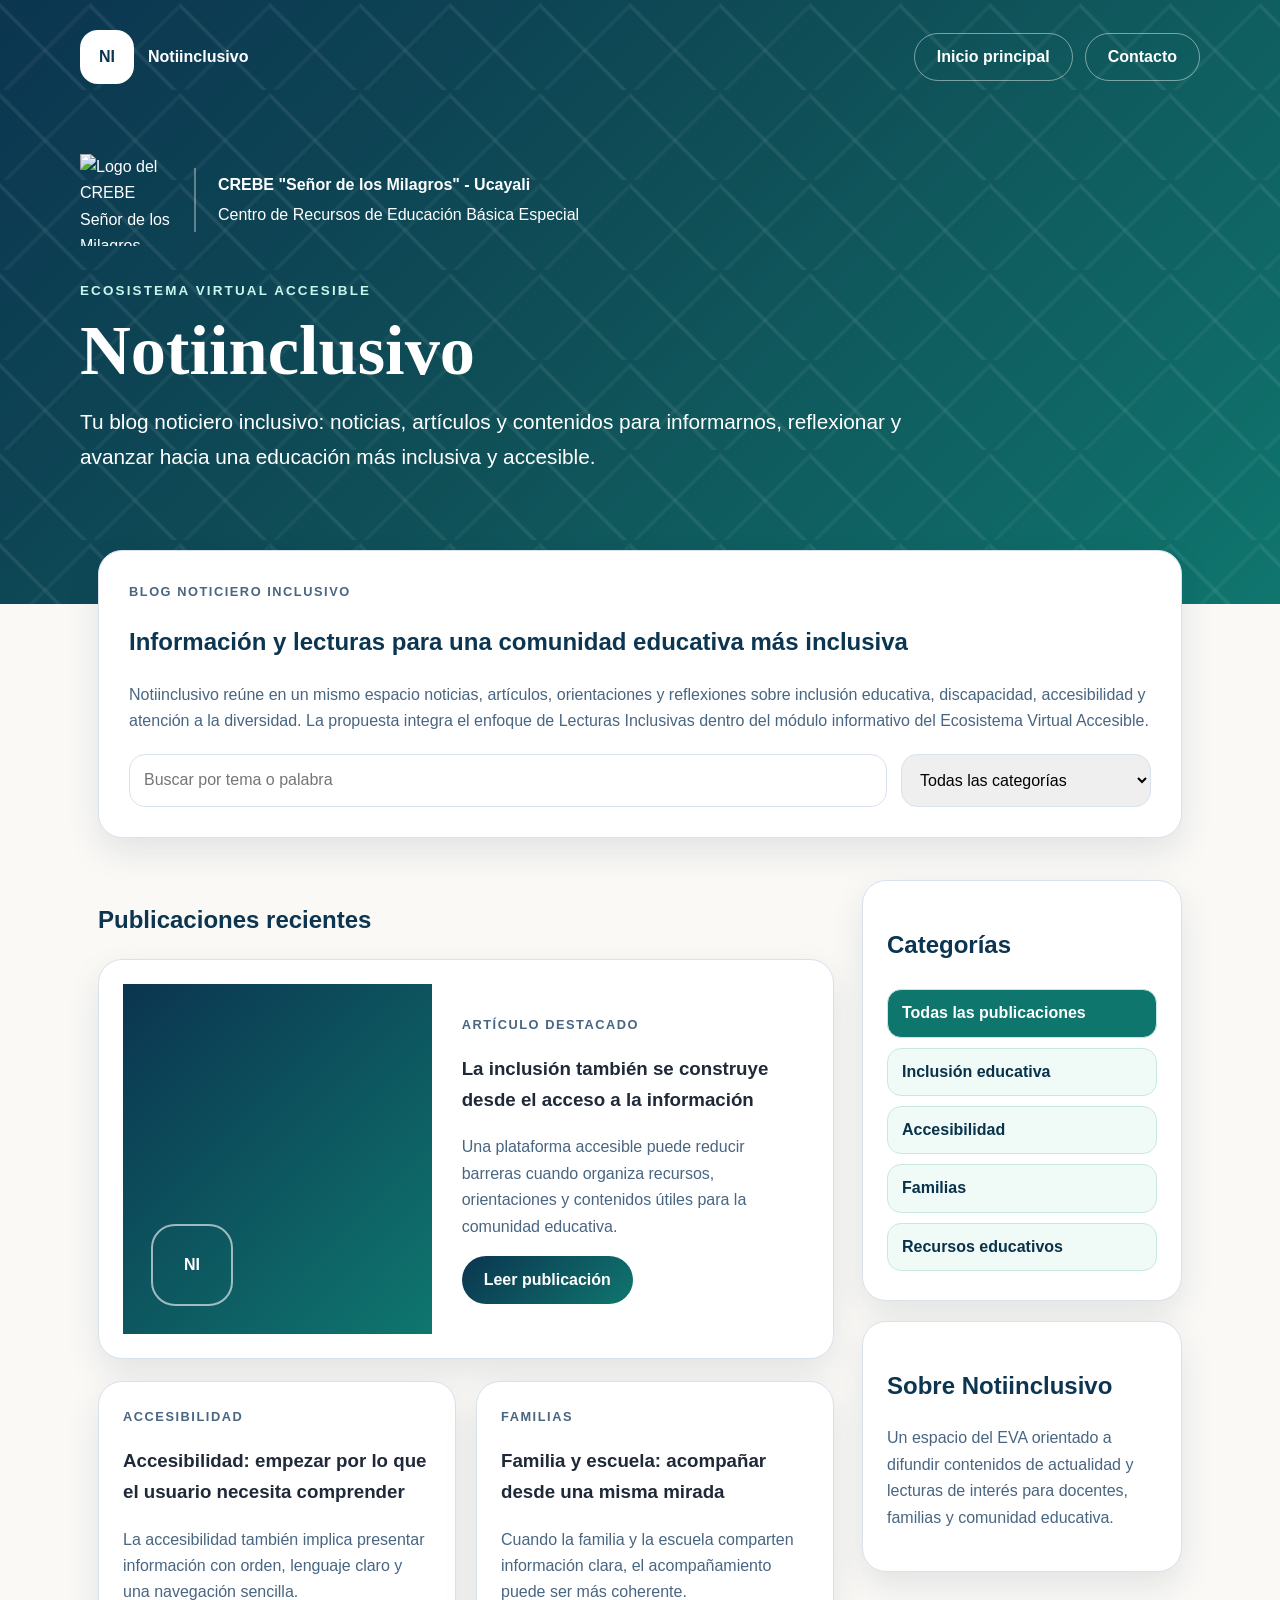
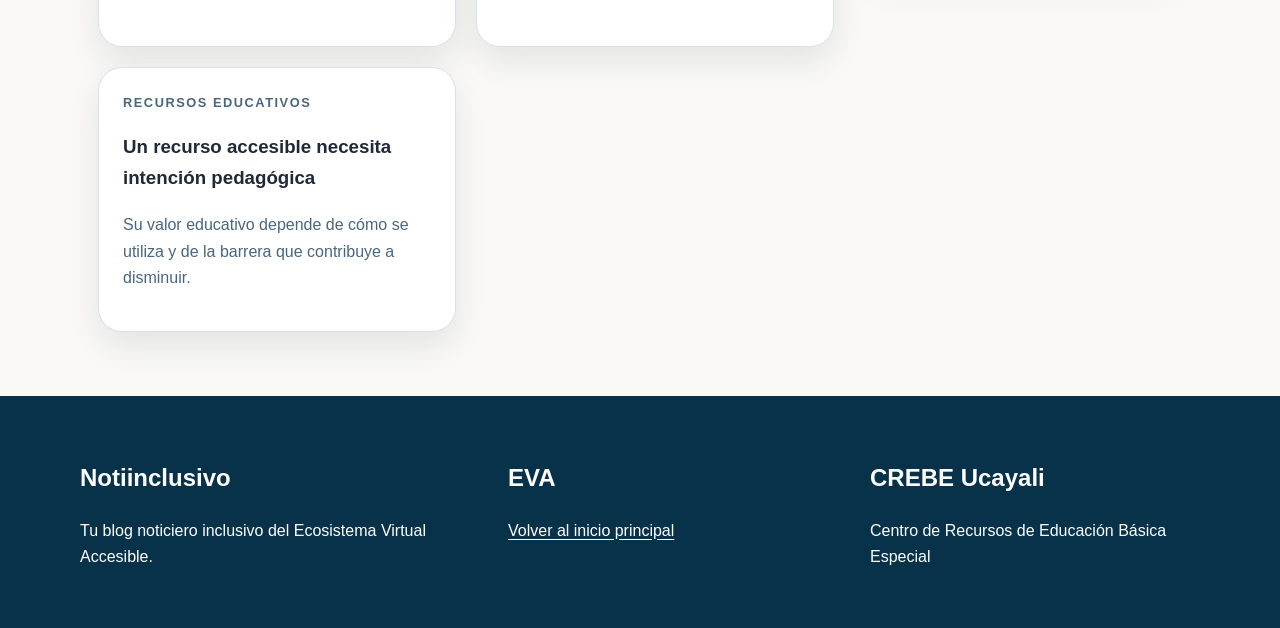
==== index.html @ efc81900 "Actualizar enlaces tras cambio de usuario a crebe-ucayali" ====
<!doctype html>
<html lang="es">
<head>
<meta charset="utf-8">
<meta name="viewport" content="width=device-width, initial-scale=1">
<meta name="description" content="Notiinclusivo, blog noticiero inclusivo del CREBE Señor de los Milagros - Ucayali, con noticias, artículos y orientaciones sobre inclusión, accesibilidad y atención a la diversidad.">
<meta name="author" content="Gabriel Berrospi">
<title>Notiinclusivo | Tu blog noticiero inclusivo</title>
<style>
:root{--azul:#07324a;--azul2:#0b3550;--verde:#0f766e;--verde2:#0b4f4a;--claro:#f0fbf8;--fondo:#faf9f6;--texto:#1f2937;--suave:#486581;--borde:#d9e2ec;--sombra:0 14px 34px rgba(16,42,67,.10);--ancho:1120px}*{box-sizing:border-box}body{margin:0;color:var(--texto);background:var(--fondo);font-family:Arial,Helvetica,sans-serif;line-height:1.65}a{color:var(--verde);text-underline-offset:3px}.salto{position:absolute;left:-999px}.salto:focus{left:12px;top:12px;z-index:99;padding:10px 16px;background:#fff;border-radius:999px}.cabecera{position:relative;overflow:hidden;padding:30px 18px 130px;color:#fff;background:linear-gradient(135deg,var(--azul2),#0f4f57 48%,var(--verde))}.cabecera:before{content:"";position:absolute;inset:0;opacity:.22;background-image:linear-gradient(45deg,transparent 45%,rgba(255,255,255,.35) 46% 48%,transparent 49%),linear-gradient(-45deg,transparent 45%,rgba(255,255,255,.22) 46% 48%,transparent 49%);background-size:90px 90px}.nav,.portada,.contenedor,.footer-contenido{position:relative;z-index:1;width:100%;max-width:var(--ancho);margin:auto}.nav{display:flex;align-items:center;justify-content:space-between;gap:20px;flex-wrap:wrap}.marca{display:flex;align-items:center;gap:14px;color:#fff;text-decoration:none;font-weight:900}.marca-icono{display:grid;width:54px;height:54px;place-items:center;color:var(--azul2);background:#fff;border-radius:18px}.enlaces{display:flex;gap:12px;flex-wrap:wrap}.enlaces a{padding:10px 22px;color:#fff;border:1px solid rgba(255,255,255,.45);border-radius:999px;text-decoration:none;font-weight:800}.portada{margin-top:70px}.institucion{display:flex;align-items:center;gap:22px;margin-bottom:34px}.logo{width:92px;height:92px;object-fit:contain}.institucion-texto{padding-left:22px;border-left:2px solid rgba(255,255,255,.35)}.institucion-texto p{margin:4px 0}.etiqueta{margin:0 0 12px;color:#c9f7ee;font-size:.84rem;font-weight:900;letter-spacing:.16em;text-transform:uppercase}h1{max-width:900px;margin:0 0 18px;font-family:Georgia,"Times New Roman",serif;font-size:clamp(2.7rem,6vw,4.4rem);font-weight:600;line-height:1.04}.subtitulo{max-width:880px;margin:0;font-size:1.3rem}.contenido{position:relative;z-index:2;margin-top:-54px}.contenedor{padding:0 18px}.panel,.tarjeta,.lateral{background:#fff;border:1px solid var(--borde);border-radius:24px;box-shadow:var(--sombra)}.panel{padding:30px;margin-bottom:42px}.panel h2,.seccion h2,.lateral h2{color:var(--azul2)}.panel p{color:var(--suave)}.herramientas{display:grid;grid-template-columns:1fr 250px;gap:14px;margin-top:20px}input,select{width:100%;min-height:48px;padding:12px 14px;border:1px solid var(--borde);border-radius:16px;font:inherit}.layout{display:grid;grid-template-columns:minmax(0,1fr) 320px;gap:28px;padding-bottom:64px}.destacada{display:grid;grid-template-columns:.9fr 1.1fr;overflow:hidden;margin-bottom:22px}.visual{display:flex;align-items:flex-end;min-height:290px;padding:28px;color:#fff;background:linear-gradient(135deg,var(--azul2),var(--verde))}.visual span{display:grid;width:82px;height:82px;place-items:center;border:2px solid rgba(255,255,255,.6);border-radius:24px;font-weight:900}.texto{padding:30px}.texto p,.tarjeta p,.lateral p{color:var(--suave)}.boton{display:inline-flex;padding:11px 22px;color:#fff;background:linear-gradient(135deg,var(--azul2),var(--verde));border-radius:999px;font-weight:900;text-decoration:none}.lista{display:grid;grid-template-columns:repeat(2,minmax(0,1fr));gap:20px}.tarjeta{padding:24px}.categoria{margin:0 0 10px;color:var(--verde);font-size:.8rem;font-weight:900;letter-spacing:.12em;text-transform:uppercase}.lateral{padding:24px;margin-bottom:20px}.categorias{margin:0;padding:0;list-style:none}.categorias button{width:100%;margin:5px 0;padding:10px 14px;color:var(--azul);background:var(--claro);border:1px solid #c9e8e1;border-radius:14px;font:inherit;font-weight:800;text-align:left;cursor:pointer}.categorias button.activo{color:#fff;background:var(--verde)}.oculto{display:none!important}.footer{padding:42px 18px;color:#fff;background:var(--azul)}.footer-contenido{display:grid;grid-template-columns:1.2fr 1fr 1fr;gap:32px}.footer a{color:#fff}@media(max-width:900px){.layout,.destacada,.herramientas,.footer-contenido{grid-template-columns:1fr}.lista{grid-template-columns:1fr}}@media(max-width:640px){.nav{align-items:flex-start;flex-direction:column}.portada{margin-top:50px}.institucion{gap:14px}.logo{width:76px;height:76px}.institucion-texto{padding-left:14px}.panel,.texto,.tarjeta,.lateral{padding:22px}}
</style>
</head>
<body>
<a class="salto" href="#contenido-principal">Ir al contenido</a>
<header class="cabecera">
<nav class="nav" aria-label="Navegación principal"><a class="marca" href="index.html"><span class="marca-icono">NI</span><span>Notiinclusivo</span></a><div class="enlaces"><a href="https://crebe-ucayali.netlify.app/">Inicio principal</a><a href="https://crebe-ucayali.github.io/accesos-complementarios/paginas/contacto.html">Contacto</a></div></nav>
<div class="portada"><div class="institucion"><img class="logo" src="https://crebe-ucayali.github.io/banco-digital-accesible/logo-crebe.png" alt="Logo del CREBE Señor de los Milagros - Ucayali"><div class="institucion-texto"><p><strong>CREBE "Señor de los Milagros" - Ucayali</strong></p><p>Centro de Recursos de Educación Básica Especial</p></div></div><p class="etiqueta">Ecosistema Virtual Accesible</p><h1>Notiinclusivo</h1><p class="subtitulo">Tu blog noticiero inclusivo: noticias, artículos y contenidos para informarnos, reflexionar y avanzar hacia una educación más inclusiva y accesible.</p></div>
</header>
<main id="contenido-principal" class="contenido"><section class="contenedor"><div class="panel"><p class="categoria">Blog noticiero inclusivo</p><h2>Información y lecturas para una comunidad educativa más inclusiva</h2><p>Notiinclusivo reúne en un mismo espacio noticias, artículos, orientaciones y reflexiones sobre inclusión educativa, discapacidad, accesibilidad y atención a la diversidad. La propuesta integra el enfoque de Lecturas Inclusivas dentro del módulo informativo del Ecosistema Virtual Accesible.</p><div class="herramientas"><input id="busqueda" type="search" placeholder="Buscar por tema o palabra" aria-label="Buscar publicaciones"><select id="categoria" aria-label="Filtrar por categoría"><option value="todos">Todas las categorías</option><option value="inclusion">Inclusión educativa</option><option value="accesibilidad">Accesibilidad</option><option value="familias">Familias</option><option value="recursos">Recursos educativos</option></select></div></div></section>
<section class="contenedor seccion"><div class="layout"><div><h2>Publicaciones recientes</h2><article class="tarjeta destacada" data-categoria="inclusion" data-texto="inclusion informacion educacion accesibilidad"><div class="visual"><span>NI</span></div><div class="texto"><p class="categoria">Artículo destacado</p><h3>La inclusión también se construye desde el acceso a la información</h3><p>Una plataforma accesible puede reducir barreras cuando organiza recursos, orientaciones y contenidos útiles para la comunidad educativa.</p><a class="boton" href="publicacion-1.html">Leer publicación</a></div></article><div class="lista"><article class="tarjeta" data-categoria="accesibilidad" data-texto="accesibilidad comprension comunicacion"><p class="categoria">Accesibilidad</p><h3>Accesibilidad: empezar por lo que el usuario necesita comprender</h3><p>La accesibilidad también implica presentar información con orden, lenguaje claro y una navegación sencilla.</p></article><article class="tarjeta" data-categoria="familias" data-texto="familias escuela acompañamiento"><p class="categoria">Familias</p><h3>Familia y escuela: acompañar desde una misma mirada</h3><p>Cuando la familia y la escuela comparten información clara, el acompañamiento puede ser más coherente.</p></article><article class="tarjeta" data-categoria="recursos" data-texto="recursos materiales pedagogicos"><p class="categoria">Recursos educativos</p><h3>Un recurso accesible necesita intención pedagógica</h3><p>Su valor educativo depende de cómo se utiliza y de la barrera que contribuye a disminuir.</p></article></div></div><aside><section class="lateral"><h2>Categorías</h2><ul class="categorias"><li><button class="activo" data-filtro="todos">Todas las publicaciones</button></li><li><button data-filtro="inclusion">Inclusión educativa</button></li><li><button data-filtro="accesibilidad">Accesibilidad</button></li><li><button data-filtro="familias">Familias</button></li><li><button data-filtro="recursos">Recursos educativos</button></li></ul></section><section class="lateral"><h2>Sobre Notiinclusivo</h2><p>Un espacio del EVA orientado a difundir contenidos de actualidad y lecturas de interés para docentes, familias y comunidad educativa.</p></section></aside></div></section></main>
<footer class="footer"><div class="footer-contenido"><section><h2>Notiinclusivo</h2><p>Tu blog noticiero inclusivo del Ecosistema Virtual Accesible.</p></section><section><h2>EVA</h2><p><a href="https://crebe-ucayali.netlify.app/">Volver al inicio principal</a></p></section><section><h2>CREBE Ucayali</h2><p>Centro de Recursos de Educación Básica Especial</p></section></div></footer>
<script>const q=document.getElementById('busqueda'),c=document.getElementById('categoria'),items=[...document.querySelectorAll('[data-categoria]')],botones=[...document.querySelectorAll('[data-filtro]')];function filtrar(v){const t=q.value.trim().toLowerCase(),cat=v||c.value;items.forEach(i=>{const okCat=cat==='todos'||i.dataset.categoria===cat,txt=(i.textContent+' '+(i.dataset.texto||'')).toLowerCase();i.classList.toggle('oculto',!(okCat&&(!t||txt.includes(t))))});botones.forEach(b=>b.classList.toggle('activo',b.dataset.filtro===cat))}q.addEventListener('input',()=>filtrar());c.addEventListener('change',()=>filtrar());botones.forEach(b=>b.addEventListener('click',()=>{c.value=b.dataset.filtro;filtrar(b.dataset.filtro)}));</script>
</body>
</html>
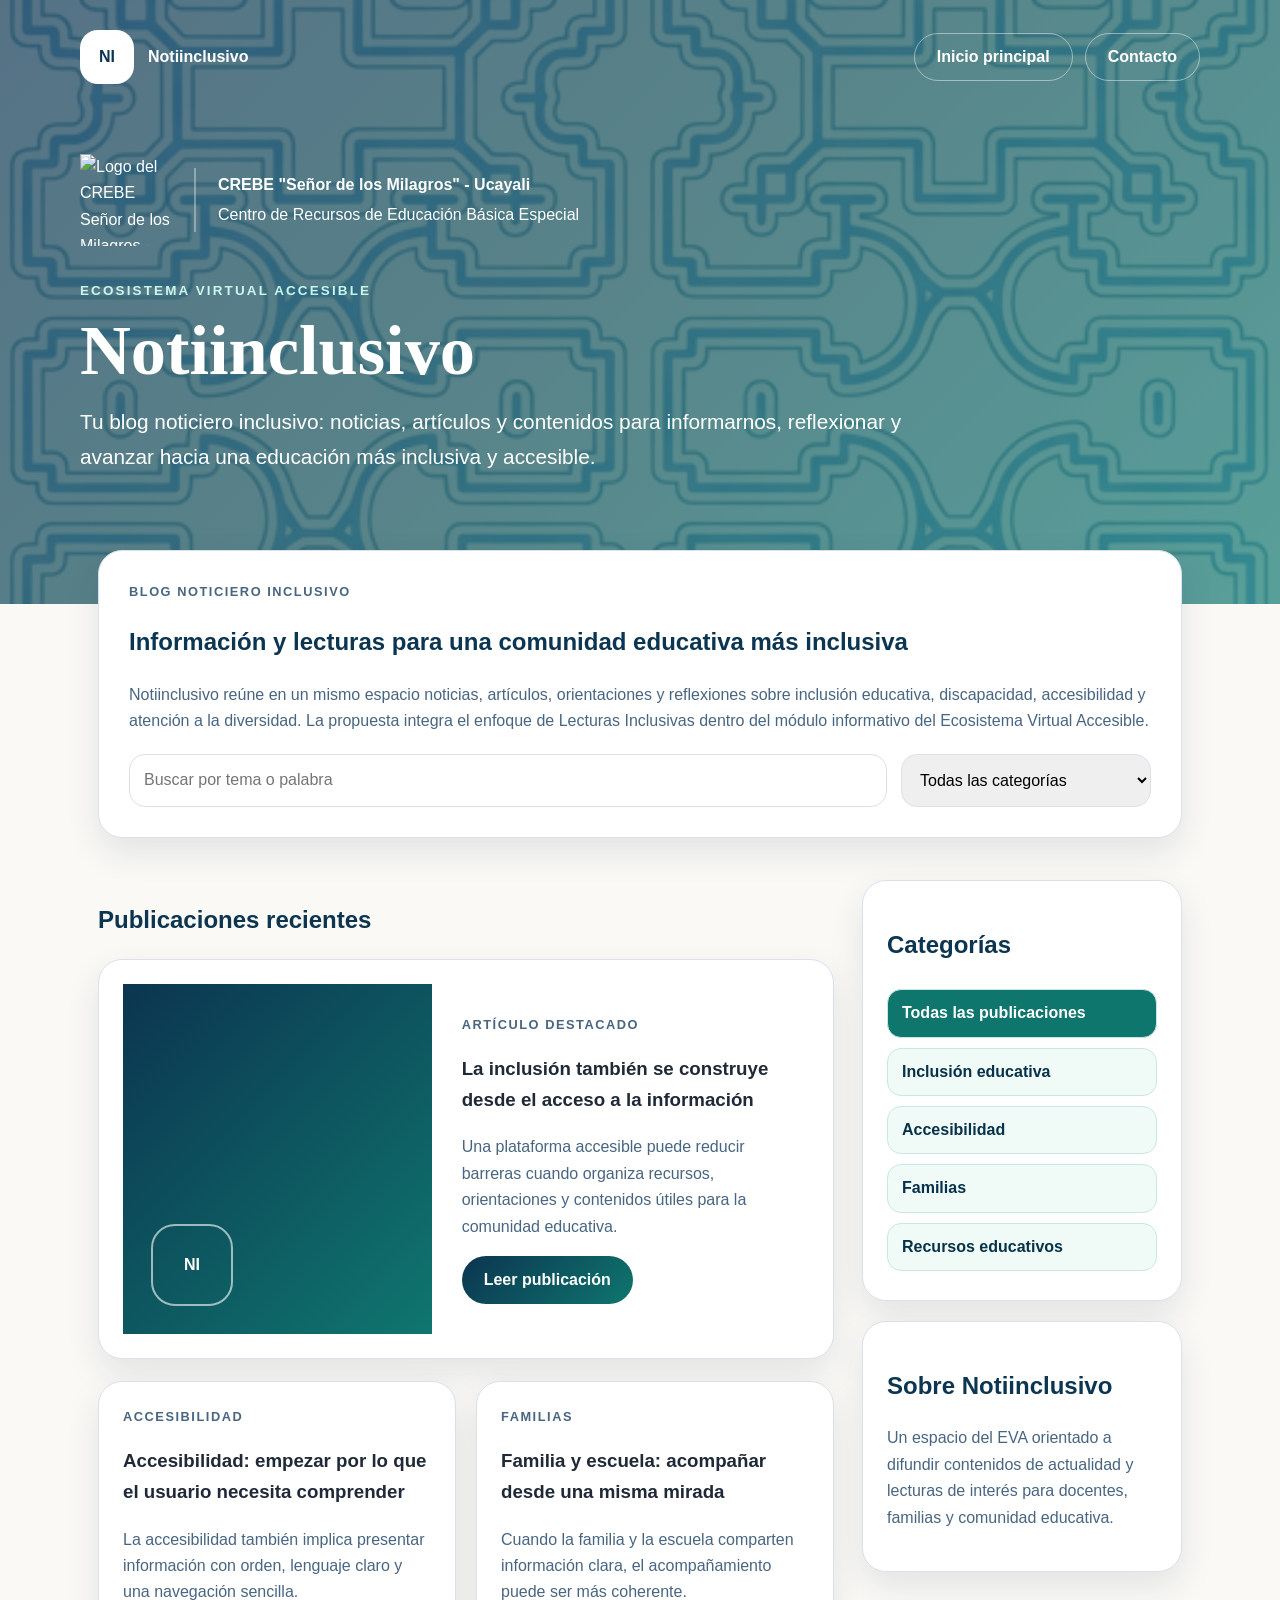
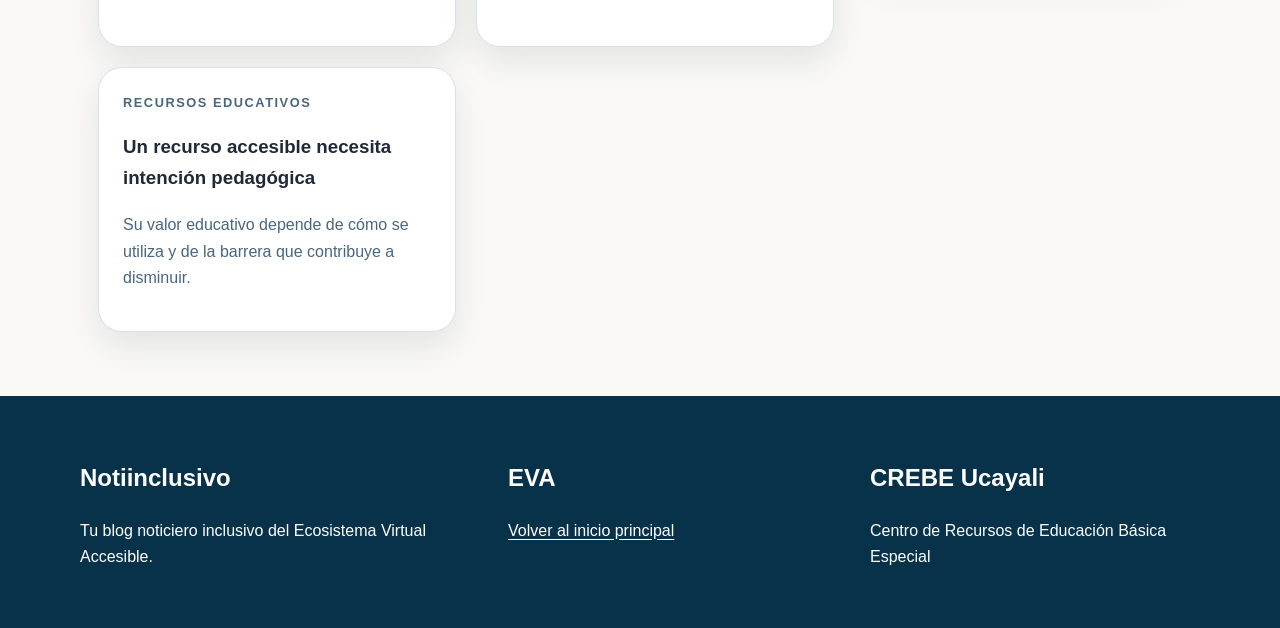
==== commit 9a1d52f1: "Aplicar patrón shipibo en la cabecera de Notiinclusivo" ====
--- a/index.html
+++ b/index.html
@@ -7,18 +7,18 @@
 <meta name="author" content="Gabriel Berrospi">
 <title>Notiinclusivo | Tu blog noticiero inclusivo</title>
 <style>
-:root{--azul:#07324a;--azul2:#0b3550;--verde:#0f766e;--verde2:#0b4f4a;--claro:#f0fbf8;--fondo:#faf9f6;--texto:#1f2937;--suave:#486581;--borde:#d9e2ec;--sombra:0 14px 34px rgba(16,42,67,.10);--ancho:1120px}*{box-sizing:border-box}body{margin:0;color:var(--texto);background:var(--fondo);font-family:Arial,Helvetica,sans-serif;line-height:1.65}a{color:var(--verde);text-underline-offset:3px}.salto{position:absolute;left:-999px}.salto:focus{left:12px;top:12px;z-index:99;padding:10px 16px;background:#fff;border-radius:999px}.cabecera{position:relative;overflow:hidden;padding:30px 18px 130px;color:#fff;background:linear-gradient(135deg,var(--azul2),#0f4f57 48%,var(--verde))}.cabecera:before{content:"";position:absolute;inset:0;opacity:.22;background-image:linear-gradient(45deg,transparent 45%,rgba(255,255,255,.35) 46% 48%,transparent 49%),linear-gradient(-45deg,transparent 45%,rgba(255,255,255,.22) 46% 48%,transparent 49%);background-size:90px 90px}.nav,.portada,.contenedor,.footer-contenido{position:relative;z-index:1;width:100%;max-width:var(--ancho);margin:auto}.nav{display:flex;align-items:center;justify-content:space-between;gap:20px;flex-wrap:wrap}.marca{display:flex;align-items:center;gap:14px;color:#fff;text-decoration:none;font-weight:900}.marca-icono{display:grid;width:54px;height:54px;place-items:center;color:var(--azul2);background:#fff;border-radius:18px}.enlaces{display:flex;gap:12px;flex-wrap:wrap}.enlaces a{padding:10px 22px;color:#fff;border:1px solid rgba(255,255,255,.45);border-radius:999px;text-decoration:none;font-weight:800}.portada{margin-top:70px}.institucion{display:flex;align-items:center;gap:22px;margin-bottom:34px}.logo{width:92px;height:92px;object-fit:contain}.institucion-texto{padding-left:22px;border-left:2px solid rgba(255,255,255,.35)}.institucion-texto p{margin:4px 0}.etiqueta{margin:0 0 12px;color:#c9f7ee;font-size:.84rem;font-weight:900;letter-spacing:.16em;text-transform:uppercase}h1{max-width:900px;margin:0 0 18px;font-family:Georgia,"Times New Roman",serif;font-size:clamp(2.7rem,6vw,4.4rem);font-weight:600;line-height:1.04}.subtitulo{max-width:880px;margin:0;font-size:1.3rem}.contenido{position:relative;z-index:2;margin-top:-54px}.contenedor{padding:0 18px}.panel,.tarjeta,.lateral{background:#fff;border:1px solid var(--borde);border-radius:24px;box-shadow:var(--sombra)}.panel{padding:30px;margin-bottom:42px}.panel h2,.seccion h2,.lateral h2{color:var(--azul2)}.panel p{color:var(--suave)}.herramientas{display:grid;grid-template-columns:1fr 250px;gap:14px;margin-top:20px}input,select{width:100%;min-height:48px;padding:12px 14px;border:1px solid var(--borde);border-radius:16px;font:inherit}.layout{display:grid;grid-template-columns:minmax(0,1fr) 320px;gap:28px;padding-bottom:64px}.destacada{display:grid;grid-template-columns:.9fr 1.1fr;overflow:hidden;margin-bottom:22px}.visual{display:flex;align-items:flex-end;min-height:290px;padding:28px;color:#fff;background:linear-gradient(135deg,var(--azul2),var(--verde))}.visual span{display:grid;width:82px;height:82px;place-items:center;border:2px solid rgba(255,255,255,.6);border-radius:24px;font-weight:900}.texto{padding:30px}.texto p,.tarjeta p,.lateral p{color:var(--suave)}.boton{display:inline-flex;padding:11px 22px;color:#fff;background:linear-gradient(135deg,var(--azul2),var(--verde));border-radius:999px;font-weight:900;text-decoration:none}.lista{display:grid;grid-template-columns:repeat(2,minmax(0,1fr));gap:20px}.tarjeta{padding:24px}.categoria{margin:0 0 10px;color:var(--verde);font-size:.8rem;font-weight:900;letter-spacing:.12em;text-transform:uppercase}.lateral{padding:24px;margin-bottom:20px}.categorias{margin:0;padding:0;list-style:none}.categorias button{width:100%;margin:5px 0;padding:10px 14px;color:var(--azul);background:var(--claro);border:1px solid #c9e8e1;border-radius:14px;font:inherit;font-weight:800;text-align:left;cursor:pointer}.categorias button.activo{color:#fff;background:var(--verde)}.oculto{display:none!important}.footer{padding:42px 18px;color:#fff;background:var(--azul)}.footer-contenido{display:grid;grid-template-columns:1.2fr 1fr 1fr;gap:32px}.footer a{color:#fff}@media(max-width:900px){.layout,.destacada,.herramientas,.footer-contenido{grid-template-columns:1fr}.lista{grid-template-columns:1fr}}@media(max-width:640px){.nav{align-items:flex-start;flex-direction:column}.portada{margin-top:50px}.institucion{gap:14px}.logo{width:76px;height:76px}.institucion-texto{padding-left:14px}.panel,.texto,.tarjeta,.lateral{padding:22px}}
+:root{--azul:#07324a;--azul2:#0b3550;--verde:#0f766e;--verde2:#0b4f4a;--claro:#f0fbf8;--fondo:#faf9f6;--texto:#1f2937;--suave:#486581;--borde:#d9e2ec;--sombra:0 14px 34px rgba(16,42,67,.10);--ancho:1120px}*{box-sizing:border-box}body{margin:0;color:var(--texto);background:var(--fondo);font-family:Arial,Helvetica,sans-serif;line-height:1.65}a{color:var(--verde);text-underline-offset:3px}.salto{position:absolute;left:-999px}.salto:focus{left:12px;top:12px;z-index:99;padding:10px 16px;background:#fff;border-radius:999px}.cabecera{position:relative;overflow:hidden;padding:30px 18px 130px;color:#fff;background:linear-gradient(135deg,var(--azul2),#0f4f57 48%,var(--verde))}.cabecera:before{content:"";position:absolute;inset:0;z-index:0;pointer-events:none;background-image:url("patron-shipibo.webp");background-repeat:repeat;background-size:cover;background-position:center;opacity:.30;filter:saturate(1.15) contrast(1.08)}.nav,.portada,.contenedor,.footer-contenido{position:relative;z-index:1;width:100%;max-width:var(--ancho);margin:auto}.nav{display:flex;align-items:center;justify-content:space-between;gap:20px;flex-wrap:wrap}.marca{display:flex;align-items:center;gap:14px;color:#fff;text-decoration:none;font-weight:900}.marca-icono{display:grid;width:54px;height:54px;place-items:center;color:var(--azul2);background:#fff;border-radius:18px}.enlaces{display:flex;gap:12px;flex-wrap:wrap}.enlaces a{padding:10px 22px;color:#fff;border:1px solid rgba(255,255,255,.45);border-radius:999px;text-decoration:none;font-weight:800}.portada{margin-top:70px}.institucion{display:flex;align-items:center;gap:22px;margin-bottom:34px}.logo{width:92px;height:92px;object-fit:contain}.institucion-texto{padding-left:22px;border-left:2px solid rgba(255,255,255,.35)}.institucion-texto p{margin:4px 0}.etiqueta{margin:0 0 12px;color:#c9f7ee;font-size:.84rem;font-weight:900;letter-spacing:.16em;text-transform:uppercase}h1{max-width:900px;margin:0 0 18px;font-family:Georgia,"Times New Roman",serif;font-size:clamp(2.7rem,6vw,4.4rem);font-weight:600;line-height:1.04}.subtitulo{max-width:880px;margin:0;font-size:1.3rem}.contenido{position:relative;z-index:2;margin-top:-54px}.contenedor{padding:0 18px}.panel,.tarjeta,.lateral{background:#fff;border:1px solid var(--borde);border-radius:24px;box-shadow:var(--sombra)}.panel{padding:30px;margin-bottom:42px}.panel h2,.seccion h2,.lateral h2{color:var(--azul2)}.panel p{color:var(--suave)}.herramientas{display:grid;grid-template-columns:1fr 250px;gap:14px;margin-top:20px}input,select{width:100%;min-height:48px;padding:12px 14px;border:1px solid var(--borde);border-radius:16px;font:inherit}.layout{display:grid;grid-template-columns:minmax(0,1fr) 320px;gap:28px;padding-bottom:64px}.destacada{display:grid;grid-template-columns:.9fr 1.1fr;overflow:hidden;margin-bottom:22px}.visual{display:flex;align-items:flex-end;min-height:290px;padding:28px;color:#fff;background:linear-gradient(135deg,var(--azul2),var(--verde))}.visual span{display:grid;width:82px;height:82px;place-items:center;border:2px solid rgba(255,255,255,.6);border-radius:24px;font-weight:900}.texto{padding:30px}.texto p,.tarjeta p,.lateral p{color:var(--suave)}.boton{display:inline-flex;padding:11px 22px;color:#fff;background:linear-gradient(135deg,var(--azul2),var(--verde));border-radius:999px;font-weight:900;text-decoration:none}.lista{display:grid;grid-template-columns:repeat(2,minmax(0,1fr));gap:20px}.tarjeta{padding:24px}.categoria{margin:0 0 10px;color:var(--verde);font-size:.8rem;font-weight:900;letter-spacing:.12em;text-transform:uppercase}.lateral{padding:24px;margin-bottom:20px}.categorias{margin:0;padding:0;list-style:none}.categorias button{width:100%;margin:5px 0;padding:10px 14px;color:var(--azul);background:var(--claro);border:1px solid #c9e8e1;border-radius:14px;font:inherit;font-weight:800;text-align:left;cursor:pointer}.categorias button.activo{color:#fff;background:var(--verde)}.oculto{display:none!important}.footer{padding:42px 18px;color:#fff;background:var(--azul)}.footer-contenido{display:grid;grid-template-columns:1.2fr 1fr 1fr;gap:32px}.footer a{color:#fff}@media(max-width:900px){.layout,.destacada,.herramientas,.footer-contenido{grid-template-columns:1fr}.lista{grid-template-columns:1fr}}@media(max-width:640px){.nav{align-items:flex-start;flex-direction:column}.portada{margin-top:50px}.institucion{gap:14px}.logo{width:76px;height:76px}.institucion-texto{padding-left:14px}.panel,.texto,.tarjeta,.lateral{padding:22px}}
 </style>
 </head>
 <body>
 <a class="salto" href="#contenido-principal">Ir al contenido</a>
 <header class="cabecera">
-<nav class="nav" aria-label="Navegación principal"><a class="marca" href="index.html"><span class="marca-icono">NI</span><span>Notiinclusivo</span></a><div class="enlaces"><a href="https://crebe-ucayali.netlify.app/">Inicio principal</a><a href="https://crebe-ucayali.github.io/accesos-complementarios/paginas/contacto.html">Contacto</a></div></nav>
+<nav class="nav" aria-label="Navegación principal"><a class="marca" href="index.html"><span class="marca-icono">NI</span><span>Notiinclusivo</span></a><div class="enlaces"><a href="https://crebe-ucayali.github.io/">Inicio principal</a><a href="https://crebe-ucayali.github.io/accesos-complementarios/paginas/contacto.html">Contacto</a></div></nav>
 <div class="portada"><div class="institucion"><img class="logo" src="https://crebe-ucayali.github.io/banco-digital-accesible/logo-crebe.png" alt="Logo del CREBE Señor de los Milagros - Ucayali"><div class="institucion-texto"><p><strong>CREBE "Señor de los Milagros" - Ucayali</strong></p><p>Centro de Recursos de Educación Básica Especial</p></div></div><p class="etiqueta">Ecosistema Virtual Accesible</p><h1>Notiinclusivo</h1><p class="subtitulo">Tu blog noticiero inclusivo: noticias, artículos y contenidos para informarnos, reflexionar y avanzar hacia una educación más inclusiva y accesible.</p></div>
 </header>
 <main id="contenido-principal" class="contenido"><section class="contenedor"><div class="panel"><p class="categoria">Blog noticiero inclusivo</p><h2>Información y lecturas para una comunidad educativa más inclusiva</h2><p>Notiinclusivo reúne en un mismo espacio noticias, artículos, orientaciones y reflexiones sobre inclusión educativa, discapacidad, accesibilidad y atención a la diversidad. La propuesta integra el enfoque de Lecturas Inclusivas dentro del módulo informativo del Ecosistema Virtual Accesible.</p><div class="herramientas"><input id="busqueda" type="search" placeholder="Buscar por tema o palabra" aria-label="Buscar publicaciones"><select id="categoria" aria-label="Filtrar por categoría"><option value="todos">Todas las categorías</option><option value="inclusion">Inclusión educativa</option><option value="accesibilidad">Accesibilidad</option><option value="familias">Familias</option><option value="recursos">Recursos educativos</option></select></div></div></section>
 <section class="contenedor seccion"><div class="layout"><div><h2>Publicaciones recientes</h2><article class="tarjeta destacada" data-categoria="inclusion" data-texto="inclusion informacion educacion accesibilidad"><div class="visual"><span>NI</span></div><div class="texto"><p class="categoria">Artículo destacado</p><h3>La inclusión también se construye desde el acceso a la información</h3><p>Una plataforma accesible puede reducir barreras cuando organiza recursos, orientaciones y contenidos útiles para la comunidad educativa.</p><a class="boton" href="publicacion-1.html">Leer publicación</a></div></article><div class="lista"><article class="tarjeta" data-categoria="accesibilidad" data-texto="accesibilidad comprension comunicacion"><p class="categoria">Accesibilidad</p><h3>Accesibilidad: empezar por lo que el usuario necesita comprender</h3><p>La accesibilidad también implica presentar información con orden, lenguaje claro y una navegación sencilla.</p></article><article class="tarjeta" data-categoria="familias" data-texto="familias escuela acompañamiento"><p class="categoria">Familias</p><h3>Familia y escuela: acompañar desde una misma mirada</h3><p>Cuando la familia y la escuela comparten información clara, el acompañamiento puede ser más coherente.</p></article><article class="tarjeta" data-categoria="recursos" data-texto="recursos materiales pedagogicos"><p class="categoria">Recursos educativos</p><h3>Un recurso accesible necesita intención pedagógica</h3><p>Su valor educativo depende de cómo se utiliza y de la barrera que contribuye a disminuir.</p></article></div></div><aside><section class="lateral"><h2>Categorías</h2><ul class="categorias"><li><button class="activo" data-filtro="todos">Todas las publicaciones</button></li><li><button data-filtro="inclusion">Inclusión educativa</button></li><li><button data-filtro="accesibilidad">Accesibilidad</button></li><li><button data-filtro="familias">Familias</button></li><li><button data-filtro="recursos">Recursos educativos</button></li></ul></section><section class="lateral"><h2>Sobre Notiinclusivo</h2><p>Un espacio del EVA orientado a difundir contenidos de actualidad y lecturas de interés para docentes, familias y comunidad educativa.</p></section></aside></div></section></main>
-<footer class="footer"><div class="footer-contenido"><section><h2>Notiinclusivo</h2><p>Tu blog noticiero inclusivo del Ecosistema Virtual Accesible.</p></section><section><h2>EVA</h2><p><a href="https://crebe-ucayali.netlify.app/">Volver al inicio principal</a></p></section><section><h2>CREBE Ucayali</h2><p>Centro de Recursos de Educación Básica Especial</p></section></div></footer>
+<footer class="footer"><div class="footer-contenido"><section><h2>Notiinclusivo</h2><p>Tu blog noticiero inclusivo del Ecosistema Virtual Accesible.</p></section><section><h2>EVA</h2><p><a href="https://crebe-ucayali.github.io/">Volver al inicio principal</a></p></section><section><h2>CREBE Ucayali</h2><p>Centro de Recursos de Educación Básica Especial</p></section></div></footer>
 <script>const q=document.getElementById('busqueda'),c=document.getElementById('categoria'),items=[...document.querySelectorAll('[data-categoria]')],botones=[...document.querySelectorAll('[data-filtro]')];function filtrar(v){const t=q.value.trim().toLowerCase(),cat=v||c.value;items.forEach(i=>{const okCat=cat==='todos'||i.dataset.categoria===cat,txt=(i.textContent+' '+(i.dataset.texto||'')).toLowerCase();i.classList.toggle('oculto',!(okCat&&(!t||txt.includes(t))))});botones.forEach(b=>b.classList.toggle('activo',b.dataset.filtro===cat))}q.addEventListener('input',()=>filtrar());c.addEventListener('change',()=>filtrar());botones.forEach(b=>b.addEventListener('click',()=>{c.value=b.dataset.filtro;filtrar(b.dataset.filtro)}));</script>
 </body>
 </html>
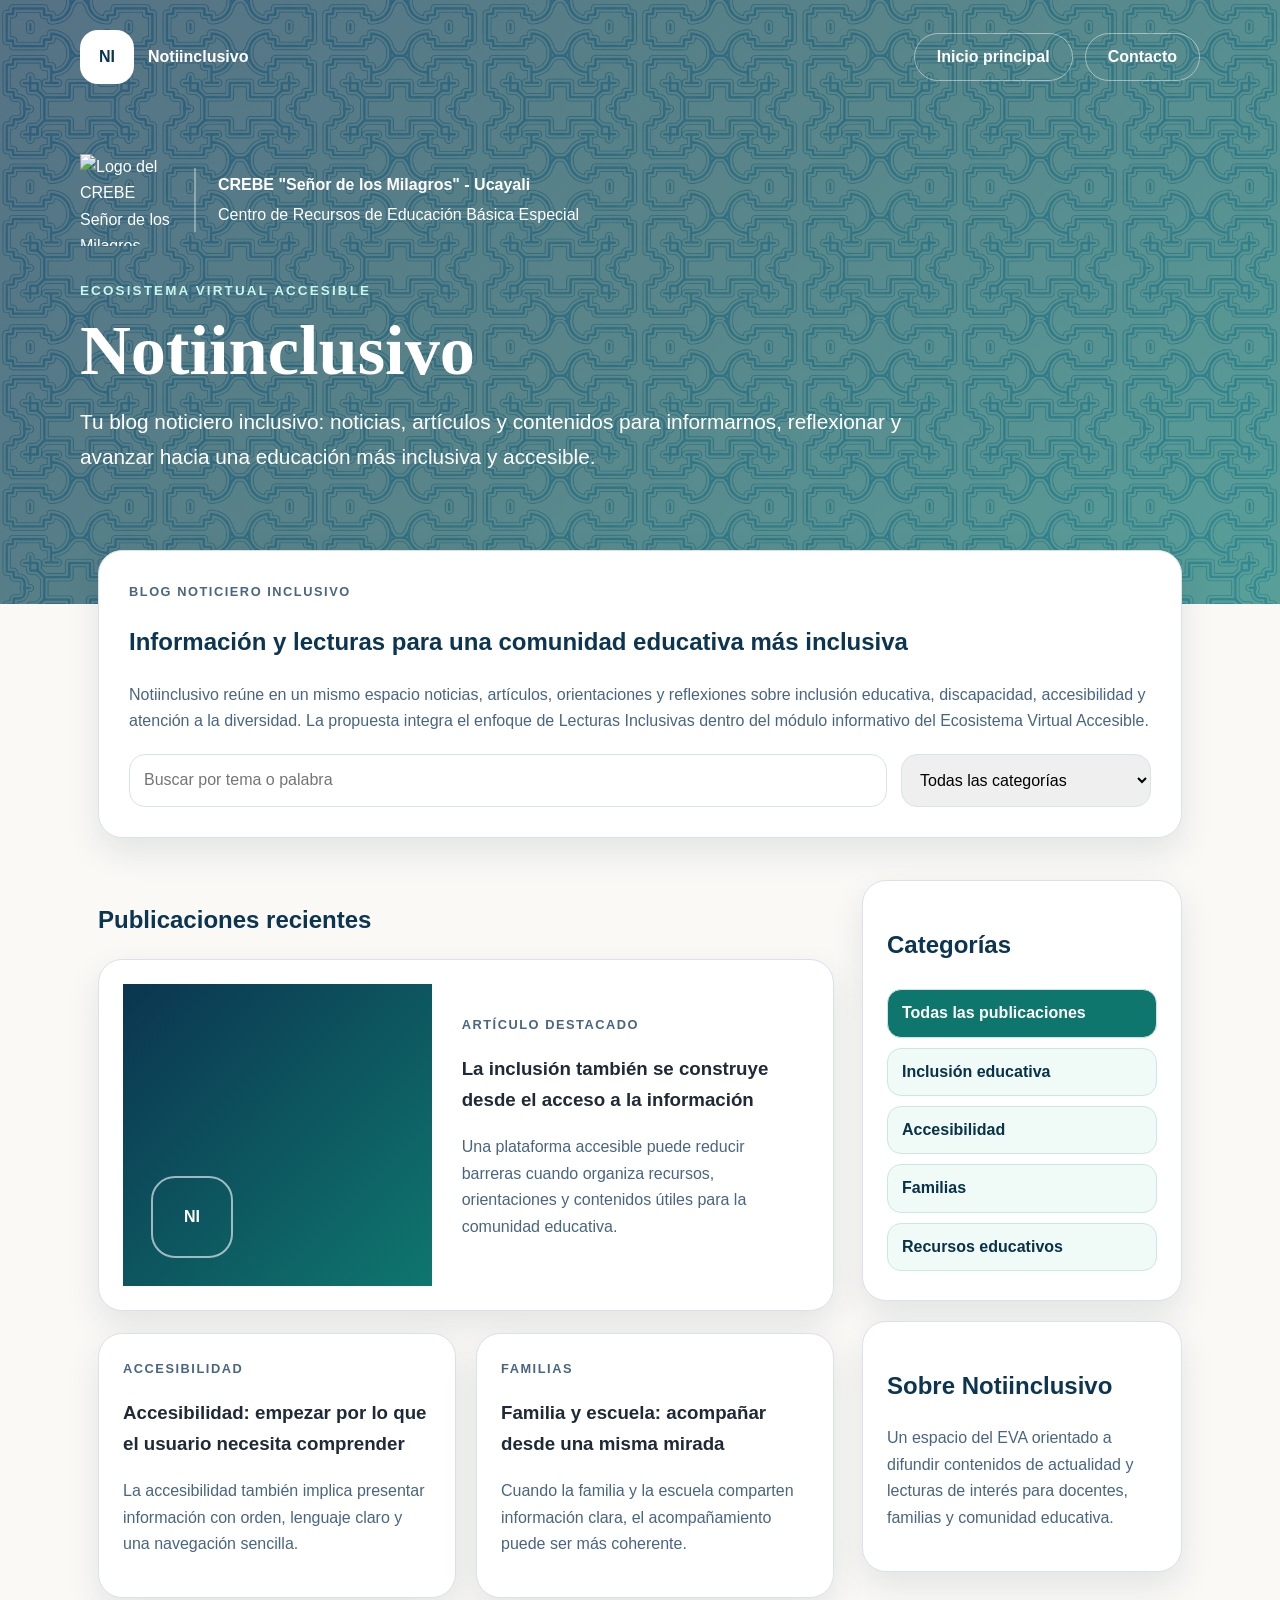
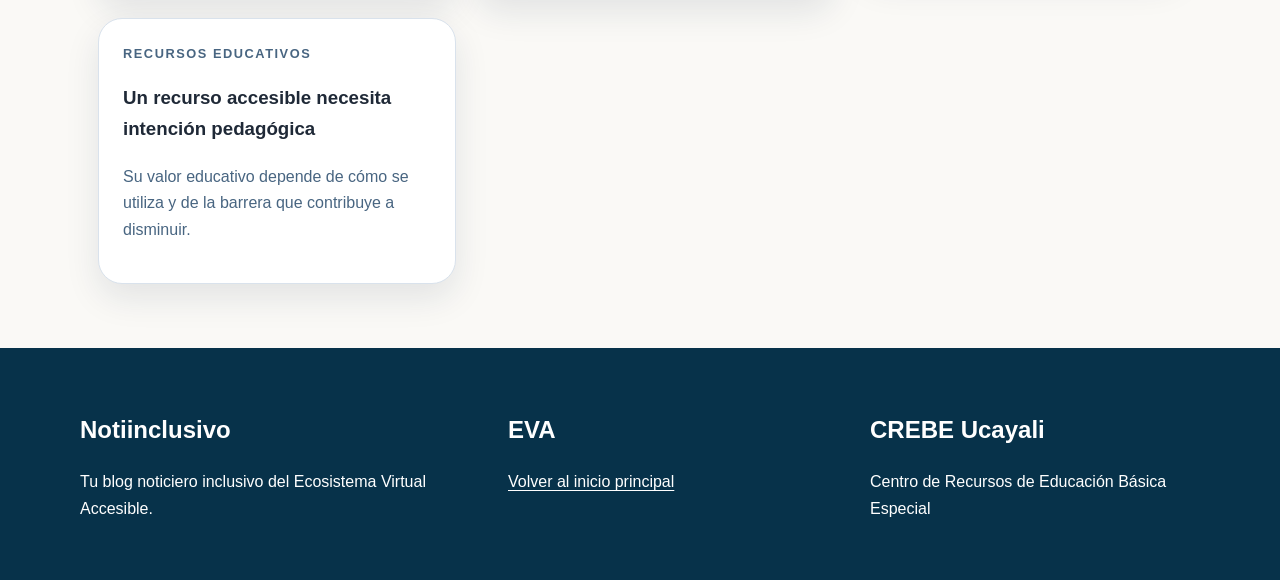
==== commit 4fce2f81: "Conservar solo la página principal del blog inclusivo" ====
--- a/index.html
+++ b/index.html
@@ -6,9 +6,7 @@
 <meta name="description" content="Notiinclusivo, blog noticiero inclusivo del CREBE Señor de los Milagros - Ucayali, con noticias, artículos y orientaciones sobre inclusión, accesibilidad y atención a la diversidad.">
 <meta name="author" content="Gabriel Berrospi">
 <title>Notiinclusivo | Tu blog noticiero inclusivo</title>
-<style>
-:root{--azul:#07324a;--azul2:#0b3550;--verde:#0f766e;--verde2:#0b4f4a;--claro:#f0fbf8;--fondo:#faf9f6;--texto:#1f2937;--suave:#486581;--borde:#d9e2ec;--sombra:0 14px 34px rgba(16,42,67,.10);--ancho:1120px}*{box-sizing:border-box}body{margin:0;color:var(--texto);background:var(--fondo);font-family:Arial,Helvetica,sans-serif;line-height:1.65}a{color:var(--verde);text-underline-offset:3px}.salto{position:absolute;left:-999px}.salto:focus{left:12px;top:12px;z-index:99;padding:10px 16px;background:#fff;border-radius:999px}.cabecera{position:relative;overflow:hidden;padding:30px 18px 130px;color:#fff;background:linear-gradient(135deg,var(--azul2),#0f4f57 48%,var(--verde))}.cabecera:before{content:"";position:absolute;inset:0;z-index:0;pointer-events:none;background-image:url("patron-shipibo.webp");background-repeat:repeat;background-size:cover;background-position:center;opacity:.30;filter:saturate(1.15) contrast(1.08)}.nav,.portada,.contenedor,.footer-contenido{position:relative;z-index:1;width:100%;max-width:var(--ancho);margin:auto}.nav{display:flex;align-items:center;justify-content:space-between;gap:20px;flex-wrap:wrap}.marca{display:flex;align-items:center;gap:14px;color:#fff;text-decoration:none;font-weight:900}.marca-icono{display:grid;width:54px;height:54px;place-items:center;color:var(--azul2);background:#fff;border-radius:18px}.enlaces{display:flex;gap:12px;flex-wrap:wrap}.enlaces a{padding:10px 22px;color:#fff;border:1px solid rgba(255,255,255,.45);border-radius:999px;text-decoration:none;font-weight:800}.portada{margin-top:70px}.institucion{display:flex;align-items:center;gap:22px;margin-bottom:34px}.logo{width:92px;height:92px;object-fit:contain}.institucion-texto{padding-left:22px;border-left:2px solid rgba(255,255,255,.35)}.institucion-texto p{margin:4px 0}.etiqueta{margin:0 0 12px;color:#c9f7ee;font-size:.84rem;font-weight:900;letter-spacing:.16em;text-transform:uppercase}h1{max-width:900px;margin:0 0 18px;font-family:Georgia,"Times New Roman",serif;font-size:clamp(2.7rem,6vw,4.4rem);font-weight:600;line-height:1.04}.subtitulo{max-width:880px;margin:0;font-size:1.3rem}.contenido{position:relative;z-index:2;margin-top:-54px}.contenedor{padding:0 18px}.panel,.tarjeta,.lateral{background:#fff;border:1px solid var(--borde);border-radius:24px;box-shadow:var(--sombra)}.panel{padding:30px;margin-bottom:42px}.panel h2,.seccion h2,.lateral h2{color:var(--azul2)}.panel p{color:var(--suave)}.herramientas{display:grid;grid-template-columns:1fr 250px;gap:14px;margin-top:20px}input,select{width:100%;min-height:48px;padding:12px 14px;border:1px solid var(--borde);border-radius:16px;font:inherit}.layout{display:grid;grid-template-columns:minmax(0,1fr) 320px;gap:28px;padding-bottom:64px}.destacada{display:grid;grid-template-columns:.9fr 1.1fr;overflow:hidden;margin-bottom:22px}.visual{display:flex;align-items:flex-end;min-height:290px;padding:28px;color:#fff;background:linear-gradient(135deg,var(--azul2),var(--verde))}.visual span{display:grid;width:82px;height:82px;place-items:center;border:2px solid rgba(255,255,255,.6);border-radius:24px;font-weight:900}.texto{padding:30px}.texto p,.tarjeta p,.lateral p{color:var(--suave)}.boton{display:inline-flex;padding:11px 22px;color:#fff;background:linear-gradient(135deg,var(--azul2),var(--verde));border-radius:999px;font-weight:900;text-decoration:none}.lista{display:grid;grid-template-columns:repeat(2,minmax(0,1fr));gap:20px}.tarjeta{padding:24px}.categoria{margin:0 0 10px;color:var(--verde);font-size:.8rem;font-weight:900;letter-spacing:.12em;text-transform:uppercase}.lateral{padding:24px;margin-bottom:20px}.categorias{margin:0;padding:0;list-style:none}.categorias button{width:100%;margin:5px 0;padding:10px 14px;color:var(--azul);background:var(--claro);border:1px solid #c9e8e1;border-radius:14px;font:inherit;font-weight:800;text-align:left;cursor:pointer}.categorias button.activo{color:#fff;background:var(--verde)}.oculto{display:none!important}.footer{padding:42px 18px;color:#fff;background:var(--azul)}.footer-contenido{display:grid;grid-template-columns:1.2fr 1fr 1fr;gap:32px}.footer a{color:#fff}@media(max-width:900px){.layout,.destacada,.herramientas,.footer-contenido{grid-template-columns:1fr}.lista{grid-template-columns:1fr}}@media(max-width:640px){.nav{align-items:flex-start;flex-direction:column}.portada{margin-top:50px}.institucion{gap:14px}.logo{width:76px;height:76px}.institucion-texto{padding-left:14px}.panel,.texto,.tarjeta,.lateral{padding:22px}}
-</style>
+<link rel="stylesheet" href="blog-inclusivo/estilos.css">
 </head>
 <body>
 <a class="salto" href="#contenido-principal">Ir al contenido</a>
@@ -17,8 +15,8 @@
 <div class="portada"><div class="institucion"><img class="logo" src="https://crebe-ucayali.github.io/banco-digital-accesible/logo-crebe.png" alt="Logo del CREBE Señor de los Milagros - Ucayali"><div class="institucion-texto"><p><strong>CREBE "Señor de los Milagros" - Ucayali</strong></p><p>Centro de Recursos de Educación Básica Especial</p></div></div><p class="etiqueta">Ecosistema Virtual Accesible</p><h1>Notiinclusivo</h1><p class="subtitulo">Tu blog noticiero inclusivo: noticias, artículos y contenidos para informarnos, reflexionar y avanzar hacia una educación más inclusiva y accesible.</p></div>
 </header>
 <main id="contenido-principal" class="contenido"><section class="contenedor"><div class="panel"><p class="categoria">Blog noticiero inclusivo</p><h2>Información y lecturas para una comunidad educativa más inclusiva</h2><p>Notiinclusivo reúne en un mismo espacio noticias, artículos, orientaciones y reflexiones sobre inclusión educativa, discapacidad, accesibilidad y atención a la diversidad. La propuesta integra el enfoque de Lecturas Inclusivas dentro del módulo informativo del Ecosistema Virtual Accesible.</p><div class="herramientas"><input id="busqueda" type="search" placeholder="Buscar por tema o palabra" aria-label="Buscar publicaciones"><select id="categoria" aria-label="Filtrar por categoría"><option value="todos">Todas las categorías</option><option value="inclusion">Inclusión educativa</option><option value="accesibilidad">Accesibilidad</option><option value="familias">Familias</option><option value="recursos">Recursos educativos</option></select></div></div></section>
-<section class="contenedor seccion"><div class="layout"><div><h2>Publicaciones recientes</h2><article class="tarjeta destacada" data-categoria="inclusion" data-texto="inclusion informacion educacion accesibilidad"><div class="visual"><span>NI</span></div><div class="texto"><p class="categoria">Artículo destacado</p><h3>La inclusión también se construye desde el acceso a la información</h3><p>Una plataforma accesible puede reducir barreras cuando organiza recursos, orientaciones y contenidos útiles para la comunidad educativa.</p><a class="boton" href="publicacion-1.html">Leer publicación</a></div></article><div class="lista"><article class="tarjeta" data-categoria="accesibilidad" data-texto="accesibilidad comprension comunicacion"><p class="categoria">Accesibilidad</p><h3>Accesibilidad: empezar por lo que el usuario necesita comprender</h3><p>La accesibilidad también implica presentar información con orden, lenguaje claro y una navegación sencilla.</p></article><article class="tarjeta" data-categoria="familias" data-texto="familias escuela acompañamiento"><p class="categoria">Familias</p><h3>Familia y escuela: acompañar desde una misma mirada</h3><p>Cuando la familia y la escuela comparten información clara, el acompañamiento puede ser más coherente.</p></article><article class="tarjeta" data-categoria="recursos" data-texto="recursos materiales pedagogicos"><p class="categoria">Recursos educativos</p><h3>Un recurso accesible necesita intención pedagógica</h3><p>Su valor educativo depende de cómo se utiliza y de la barrera que contribuye a disminuir.</p></article></div></div><aside><section class="lateral"><h2>Categorías</h2><ul class="categorias"><li><button class="activo" data-filtro="todos">Todas las publicaciones</button></li><li><button data-filtro="inclusion">Inclusión educativa</button></li><li><button data-filtro="accesibilidad">Accesibilidad</button></li><li><button data-filtro="familias">Familias</button></li><li><button data-filtro="recursos">Recursos educativos</button></li></ul></section><section class="lateral"><h2>Sobre Notiinclusivo</h2><p>Un espacio del EVA orientado a difundir contenidos de actualidad y lecturas de interés para docentes, familias y comunidad educativa.</p></section></aside></div></section></main>
+<section class="contenedor seccion"><div class="layout"><div><h2>Publicaciones recientes</h2><article class="tarjeta destacada" data-categoria="inclusion" data-texto="inclusion informacion educacion accesibilidad"><div class="visual"><span>NI</span></div><div class="texto"><p class="categoria">Artículo destacado</p><h3>La inclusión también se construye desde el acceso a la información</h3><p>Una plataforma accesible puede reducir barreras cuando organiza recursos, orientaciones y contenidos útiles para la comunidad educativa.</p></div></article><div class="lista"><article class="tarjeta" data-categoria="accesibilidad" data-texto="accesibilidad comprension comunicacion"><p class="categoria">Accesibilidad</p><h3>Accesibilidad: empezar por lo que el usuario necesita comprender</h3><p>La accesibilidad también implica presentar información con orden, lenguaje claro y una navegación sencilla.</p></article><article class="tarjeta" data-categoria="familias" data-texto="familias escuela acompañamiento"><p class="categoria">Familias</p><h3>Familia y escuela: acompañar desde una misma mirada</h3><p>Cuando la familia y la escuela comparten información clara, el acompañamiento puede ser más coherente.</p></article><article class="tarjeta" data-categoria="recursos" data-texto="recursos materiales pedagogicos"><p class="categoria">Recursos educativos</p><h3>Un recurso accesible necesita intención pedagógica</h3><p>Su valor educativo depende de cómo se utiliza y de la barrera que contribuye a disminuir.</p></article></div></div><aside><section class="lateral"><h2>Categorías</h2><ul class="categorias"><li><button class="activo" data-filtro="todos">Todas las publicaciones</button></li><li><button data-filtro="inclusion">Inclusión educativa</button></li><li><button data-filtro="accesibilidad">Accesibilidad</button></li><li><button data-filtro="familias">Familias</button></li><li><button data-filtro="recursos">Recursos educativos</button></li></ul></section><section class="lateral"><h2>Sobre Notiinclusivo</h2><p>Un espacio del EVA orientado a difundir contenidos de actualidad y lecturas de interés para docentes, familias y comunidad educativa.</p></section></aside></div></section></main>
 <footer class="footer"><div class="footer-contenido"><section><h2>Notiinclusivo</h2><p>Tu blog noticiero inclusivo del Ecosistema Virtual Accesible.</p></section><section><h2>EVA</h2><p><a href="https://crebe-ucayali.github.io/">Volver al inicio principal</a></p></section><section><h2>CREBE Ucayali</h2><p>Centro de Recursos de Educación Básica Especial</p></section></div></footer>
-<script>const q=document.getElementById('busqueda'),c=document.getElementById('categoria'),items=[...document.querySelectorAll('[data-categoria]')],botones=[...document.querySelectorAll('[data-filtro]')];function filtrar(v){const t=q.value.trim().toLowerCase(),cat=v||c.value;items.forEach(i=>{const okCat=cat==='todos'||i.dataset.categoria===cat,txt=(i.textContent+' '+(i.dataset.texto||'')).toLowerCase();i.classList.toggle('oculto',!(okCat&&(!t||txt.includes(t))))});botones.forEach(b=>b.classList.toggle('activo',b.dataset.filtro===cat))}q.addEventListener('input',()=>filtrar());c.addEventListener('change',()=>filtrar());botones.forEach(b=>b.addEventListener('click',()=>{c.value=b.dataset.filtro;filtrar(b.dataset.filtro)}));</script>
+<script src="blog-inclusivo/script.js" defer></script>
 </body>
-</html>+</html>
--- a/blog-inclusivo/estilos.css
+++ b/blog-inclusivo/estilos.css
@@ -0,0 +1 @@
+:root{--azul:#07324a;--azul2:#0b3550;--verde:#0f766e;--verde2:#0b4f4a;--claro:#f0fbf8;--fondo:#faf9f6;--texto:#1f2937;--suave:#486581;--borde:#d9e2ec;--sombra:0 14px 34px rgba(16,42,67,.10);--ancho:1120px}*{box-sizing:border-box}body{margin:0;color:var(--texto);background:var(--fondo);font-family:Arial,Helvetica,sans-serif;line-height:1.65}a{color:var(--verde);text-underline-offset:3px}.salto{position:absolute;left:-999px}.salto:focus{left:12px;top:12px;z-index:99;padding:10px 16px;background:#fff;border-radius:999px}.cabecera{position:relative;overflow:hidden;padding:30px 18px 130px;color:#fff;background:linear-gradient(135deg,var(--azul2),#0f4f57 48%,var(--verde))}.cabecera:before{content:"";position:absolute;inset:0;z-index:0;pointer-events:none;background-image:url("../patron-shipibo.webp?v=4");background-repeat:repeat;background-size:320px auto;background-position:top left;opacity:.30;filter:saturate(1.15) contrast(1.08)}.nav,.portada,.contenedor,.footer-contenido{position:relative;z-index:1;width:100%;max-width:var(--ancho);margin:auto}.nav{display:flex;align-items:center;justify-content:space-between;gap:20px;flex-wrap:wrap}.marca{display:flex;align-items:center;gap:14px;color:#fff;text-decoration:none;font-weight:900}.marca-icono{display:grid;width:54px;height:54px;place-items:center;color:var(--azul2);background:#fff;border-radius:18px}.enlaces{display:flex;gap:12px;flex-wrap:wrap}.enlaces a{padding:10px 22px;color:#fff;border:1px solid rgba(255,255,255,.45);border-radius:999px;text-decoration:none;font-weight:800}.portada{margin-top:70px}.institucion{display:flex;align-items:center;gap:22px;margin-bottom:34px}.logo{width:92px;height:92px;object-fit:contain}.institucion-texto{padding-left:22px;border-left:2px solid rgba(255,255,255,.35)}.institucion-texto p{margin:4px 0}.etiqueta{margin:0 0 12px;color:#c9f7ee;font-size:.84rem;font-weight:900;letter-spacing:.16em;text-transform:uppercase}h1{max-width:900px;margin:0 0 18px;font-family:Georgia,"Times New Roman",serif;font-size:clamp(2.7rem,6vw,4.4rem);font-weight:600;line-height:1.04}.subtitulo{max-width:880px;margin:0;font-size:1.3rem}.contenido{position:relative;z-index:2;margin-top:-54px}.contenedor{padding:0 18px}.panel,.tarjeta,.lateral{background:#fff;border:1px solid var(--borde);border-radius:24px;box-shadow:var(--sombra)}.panel{padding:30px;margin-bottom:42px}.panel h2,.seccion h2,.lateral h2{color:var(--azul2)}.panel p{color:var(--suave)}.herramientas{display:grid;grid-template-columns:1fr 250px;gap:14px;margin-top:20px}input,select{width:100%;min-height:48px;padding:12px 14px;border:1px solid var(--borde);border-radius:16px;font:inherit}.layout{display:grid;grid-template-columns:minmax(0,1fr) 320px;gap:28px;padding-bottom:64px}.destacada{display:grid;grid-template-columns:.9fr 1.1fr;overflow:hidden;margin-bottom:22px}.visual{display:flex;align-items:flex-end;min-height:290px;padding:28px;color:#fff;background:linear-gradient(135deg,var(--azul2),var(--verde))}.visual span{display:grid;width:82px;height:82px;place-items:center;border:2px solid rgba(255,255,255,.6);border-radius:24px;font-weight:900}.texto{padding:30px}.texto p,.tarjeta p,.lateral p{color:var(--suave)}.lista{display:grid;grid-template-columns:repeat(2,minmax(0,1fr));gap:20px}.tarjeta{padding:24px}.categoria{margin:0 0 10px;color:var(--verde);font-size:.8rem;font-weight:900;letter-spacing:.12em;text-transform:uppercase}.lateral{padding:24px;margin-bottom:20px}.categorias{margin:0;padding:0;list-style:none}.categorias button{width:100%;margin:5px 0;padding:10px 14px;color:var(--azul);background:var(--claro);border:1px solid #c9e8e1;border-radius:14px;font:inherit;font-weight:800;text-align:left;cursor:pointer}.categorias button.activo{color:#fff;background:var(--verde)}.oculto{display:none!important}.footer{padding:42px 18px;color:#fff;background:var(--azul)}.footer-contenido{display:grid;grid-template-columns:1.2fr 1fr 1fr;gap:32px}.footer a{color:#fff}@media(max-width:900px){.layout,.destacada,.herramientas,.footer-contenido{grid-template-columns:1fr}.lista{grid-template-columns:1fr}}@media(max-width:640px){.nav{align-items:flex-start;flex-direction:column}.portada{margin-top:50px}.institucion{gap:14px}.logo{width:76px;height:76px}.institucion-texto{padding-left:14px}.panel,.texto,.tarjeta,.lateral{padding:22px}.cabecera:before{background-size:260px auto}}
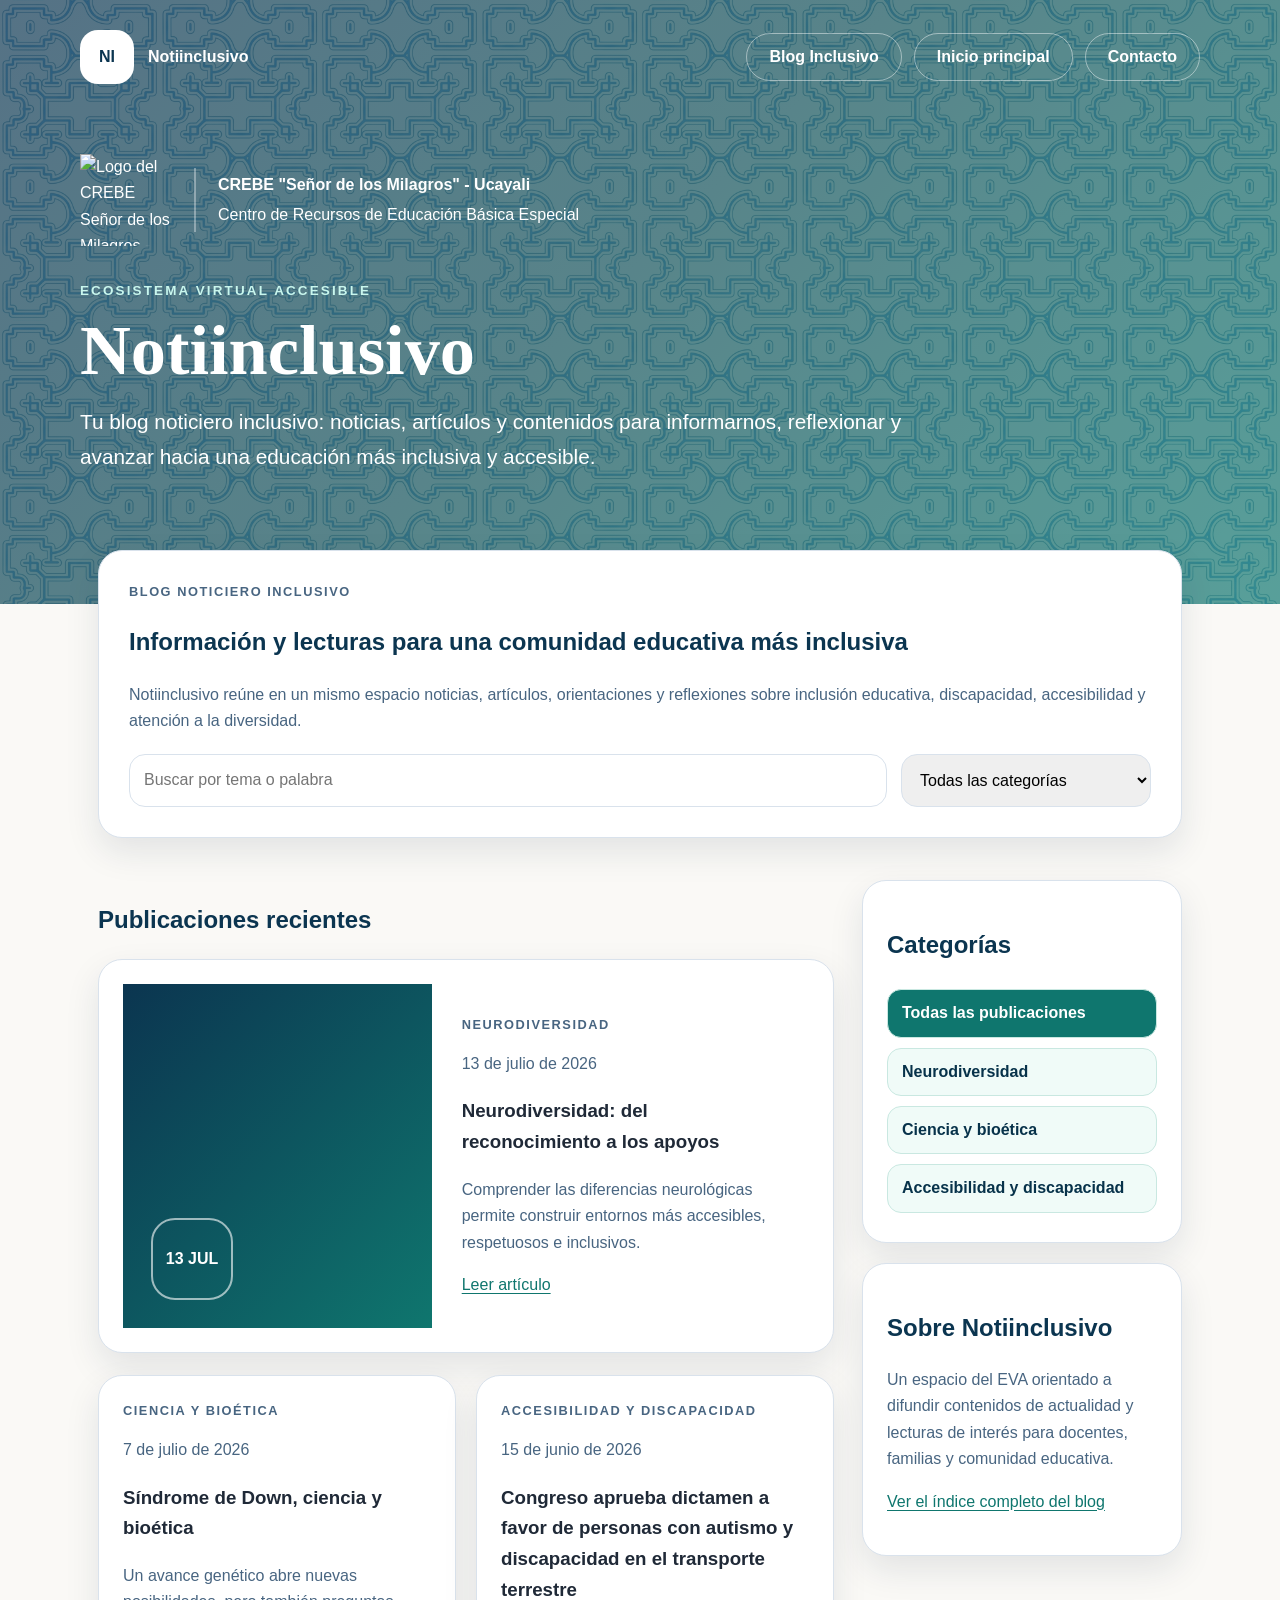
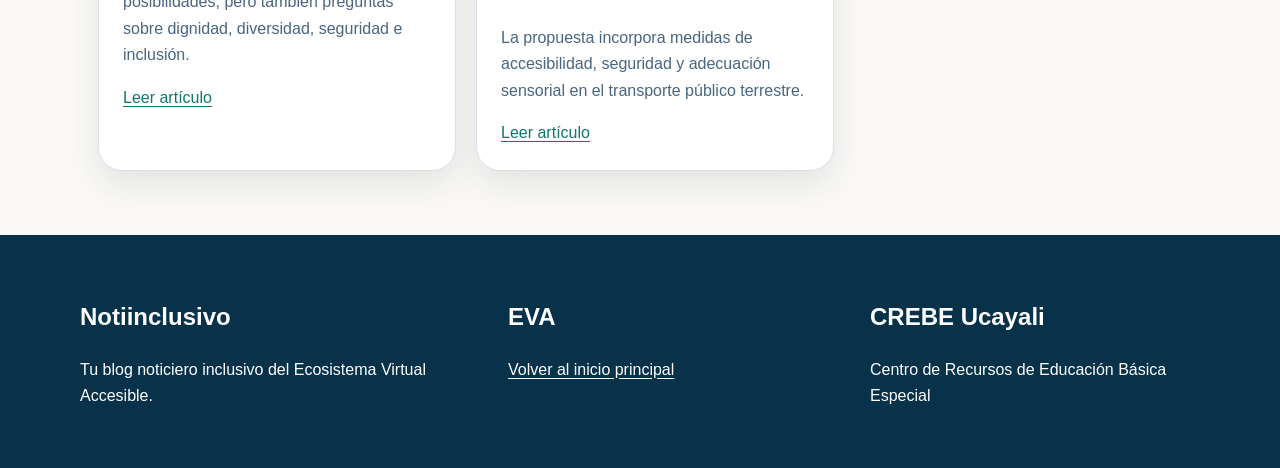
==== commit 7e3d2faa: "Mostrar los tres artículos en la portada de Notiinclusivo" ====
--- a/index.html
+++ b/index.html
@@ -6,17 +6,22 @@
 <meta name="description" content="Notiinclusivo, blog noticiero inclusivo del CREBE Señor de los Milagros - Ucayali, con noticias, artículos y orientaciones sobre inclusión, accesibilidad y atención a la diversidad.">
 <meta name="author" content="Gabriel Berrospi">
 <title>Notiinclusivo | Tu blog noticiero inclusivo</title>
-<link rel="stylesheet" href="blog-inclusivo/estilos.css">
+<link rel="stylesheet" href="estilos.css?v=2">
 </head>
 <body>
 <a class="salto" href="#contenido-principal">Ir al contenido</a>
 <header class="cabecera">
-<nav class="nav" aria-label="Navegación principal"><a class="marca" href="index.html"><span class="marca-icono">NI</span><span>Notiinclusivo</span></a><div class="enlaces"><a href="https://crebe-ucayali.github.io/">Inicio principal</a><a href="https://crebe-ucayali.github.io/accesos-complementarios/paginas/contacto.html">Contacto</a></div></nav>
+<nav class="nav" aria-label="Navegación principal"><a class="marca" href="index.html"><span class="marca-icono">NI</span><span>Notiinclusivo</span></a><div class="enlaces"><a href="blog/">Blog Inclusivo</a><a href="https://crebe-ucayali.github.io/">Inicio principal</a><a href="https://crebe-ucayali.github.io/accesos-complementarios/paginas/contacto.html">Contacto</a></div></nav>
 <div class="portada"><div class="institucion"><img class="logo" src="https://crebe-ucayali.github.io/banco-digital-accesible/logo-crebe.png" alt="Logo del CREBE Señor de los Milagros - Ucayali"><div class="institucion-texto"><p><strong>CREBE "Señor de los Milagros" - Ucayali</strong></p><p>Centro de Recursos de Educación Básica Especial</p></div></div><p class="etiqueta">Ecosistema Virtual Accesible</p><h1>Notiinclusivo</h1><p class="subtitulo">Tu blog noticiero inclusivo: noticias, artículos y contenidos para informarnos, reflexionar y avanzar hacia una educación más inclusiva y accesible.</p></div>
 </header>
-<main id="contenido-principal" class="contenido"><section class="contenedor"><div class="panel"><p class="categoria">Blog noticiero inclusivo</p><h2>Información y lecturas para una comunidad educativa más inclusiva</h2><p>Notiinclusivo reúne en un mismo espacio noticias, artículos, orientaciones y reflexiones sobre inclusión educativa, discapacidad, accesibilidad y atención a la diversidad. La propuesta integra el enfoque de Lecturas Inclusivas dentro del módulo informativo del Ecosistema Virtual Accesible.</p><div class="herramientas"><input id="busqueda" type="search" placeholder="Buscar por tema o palabra" aria-label="Buscar publicaciones"><select id="categoria" aria-label="Filtrar por categoría"><option value="todos">Todas las categorías</option><option value="inclusion">Inclusión educativa</option><option value="accesibilidad">Accesibilidad</option><option value="familias">Familias</option><option value="recursos">Recursos educativos</option></select></div></div></section>
-<section class="contenedor seccion"><div class="layout"><div><h2>Publicaciones recientes</h2><article class="tarjeta destacada" data-categoria="inclusion" data-texto="inclusion informacion educacion accesibilidad"><div class="visual"><span>NI</span></div><div class="texto"><p class="categoria">Artículo destacado</p><h3>La inclusión también se construye desde el acceso a la información</h3><p>Una plataforma accesible puede reducir barreras cuando organiza recursos, orientaciones y contenidos útiles para la comunidad educativa.</p></div></article><div class="lista"><article class="tarjeta" data-categoria="accesibilidad" data-texto="accesibilidad comprension comunicacion"><p class="categoria">Accesibilidad</p><h3>Accesibilidad: empezar por lo que el usuario necesita comprender</h3><p>La accesibilidad también implica presentar información con orden, lenguaje claro y una navegación sencilla.</p></article><article class="tarjeta" data-categoria="familias" data-texto="familias escuela acompañamiento"><p class="categoria">Familias</p><h3>Familia y escuela: acompañar desde una misma mirada</h3><p>Cuando la familia y la escuela comparten información clara, el acompañamiento puede ser más coherente.</p></article><article class="tarjeta" data-categoria="recursos" data-texto="recursos materiales pedagogicos"><p class="categoria">Recursos educativos</p><h3>Un recurso accesible necesita intención pedagógica</h3><p>Su valor educativo depende de cómo se utiliza y de la barrera que contribuye a disminuir.</p></article></div></div><aside><section class="lateral"><h2>Categorías</h2><ul class="categorias"><li><button class="activo" data-filtro="todos">Todas las publicaciones</button></li><li><button data-filtro="inclusion">Inclusión educativa</button></li><li><button data-filtro="accesibilidad">Accesibilidad</button></li><li><button data-filtro="familias">Familias</button></li><li><button data-filtro="recursos">Recursos educativos</button></li></ul></section><section class="lateral"><h2>Sobre Notiinclusivo</h2><p>Un espacio del EVA orientado a difundir contenidos de actualidad y lecturas de interés para docentes, familias y comunidad educativa.</p></section></aside></div></section></main>
+<main id="contenido-principal" class="contenido"><section class="contenedor"><div class="panel"><p class="categoria">Blog noticiero inclusivo</p><h2>Información y lecturas para una comunidad educativa más inclusiva</h2><p>Notiinclusivo reúne en un mismo espacio noticias, artículos, orientaciones y reflexiones sobre inclusión educativa, discapacidad, accesibilidad y atención a la diversidad.</p><div class="herramientas"><input id="busqueda" type="search" placeholder="Buscar por tema o palabra" aria-label="Buscar publicaciones"><select id="categoria" aria-label="Filtrar por categoría"><option value="todos">Todas las categorías</option><option value="neurodiversidad">Neurodiversidad</option><option value="bioetica">Ciencia y bioética</option><option value="accesibilidad">Accesibilidad y discapacidad</option></select></div></div></section>
+<section class="contenedor seccion"><div class="layout"><div><h2>Publicaciones recientes</h2>
+<article class="tarjeta destacada" data-categoria="neurodiversidad" data-texto="neurodiversidad neurodivergente autismo apoyos barreras ajustes razonables inclusion"><div class="visual"><span>13 JUL</span></div><div class="texto"><p class="categoria">Neurodiversidad</p><p class="fecha-publicacion"><time datetime="2026-07-13">13 de julio de 2026</time></p><h3>Neurodiversidad: del reconocimiento a los apoyos</h3><p>Comprender las diferencias neurológicas permite construir entornos más accesibles, respetuosos e inclusivos.</p><a class="leer-publicacion" href="blog/13-julio-2026/">Leer artículo</a></div></article>
+<div class="lista">
+<article class="tarjeta" data-categoria="bioetica" data-texto="sindrome down ciencia genetica crispr bioetica dignidad diversidad inclusion"><p class="categoria">Ciencia y bioética</p><p class="fecha-publicacion"><time datetime="2026-07-07">7 de julio de 2026</time></p><h3>Síndrome de Down, ciencia y bioética</h3><p>Un avance genético abre nuevas posibilidades, pero también preguntas sobre dignidad, diversidad, seguridad e inclusión.</p><a class="leer-publicacion" href="blog/7-julio-2026/">Leer artículo</a></article>
+<article class="tarjeta" data-categoria="accesibilidad" data-texto="autismo discapacidad transporte terrestre accesibilidad espacios sensoriales"><p class="categoria">Accesibilidad y discapacidad</p><p class="fecha-publicacion"><time datetime="2026-06-15">15 de junio de 2026</time></p><h3>Congreso aprueba dictamen a favor de personas con autismo y discapacidad en el transporte terrestre</h3><p>La propuesta incorpora medidas de accesibilidad, seguridad y adecuación sensorial en el transporte público terrestre.</p><a class="leer-publicacion" href="blog/15-junio-2026/">Leer artículo</a></article>
+</div></div><aside><section class="lateral"><h2>Categorías</h2><ul class="categorias"><li><button class="activo" data-filtro="todos">Todas las publicaciones</button></li><li><button data-filtro="neurodiversidad">Neurodiversidad</button></li><li><button data-filtro="bioetica">Ciencia y bioética</button></li><li><button data-filtro="accesibilidad">Accesibilidad y discapacidad</button></li></ul></section><section class="lateral"><h2>Sobre Notiinclusivo</h2><p>Un espacio del EVA orientado a difundir contenidos de actualidad y lecturas de interés para docentes, familias y comunidad educativa.</p><p><a href="blog/">Ver el índice completo del blog</a></p></section></aside></div></section></main>
 <footer class="footer"><div class="footer-contenido"><section><h2>Notiinclusivo</h2><p>Tu blog noticiero inclusivo del Ecosistema Virtual Accesible.</p></section><section><h2>EVA</h2><p><a href="https://crebe-ucayali.github.io/">Volver al inicio principal</a></p></section><section><h2>CREBE Ucayali</h2><p>Centro de Recursos de Educación Básica Especial</p></section></div></footer>
-<script src="blog-inclusivo/script.js" defer></script>
+<script src="script.js" defer></script>
 </body>
-</html>
+</html>
--- a/estilos.css
+++ b/estilos.css
@@ -0,0 +1 @@
+:root{--azul:#07324a;--azul2:#0b3550;--verde:#0f766e;--verde2:#0b4f4a;--claro:#f0fbf8;--fondo:#faf9f6;--texto:#1f2937;--suave:#486581;--borde:#d9e2ec;--sombra:0 14px 34px rgba(16,42,67,.10);--ancho:1120px}*{box-sizing:border-box}body{margin:0;color:var(--texto);background:var(--fondo);font-family:Arial,Helvetica,sans-serif;line-height:1.65}a{color:var(--verde);text-underline-offset:3px}.salto{position:absolute;left:-999px}.salto:focus{left:12px;top:12px;z-index:99;padding:10px 16px;background:#fff;border-radius:999px}.cabecera{position:relative;overflow:hidden;padding:30px 18px 130px;color:#fff;background:linear-gradient(135deg,var(--azul2),#0f4f57 48%,var(--verde))}.cabecera:before{content:"";position:absolute;inset:0;z-index:0;pointer-events:none;background-image:url("patron-shipibo.webp?v=4");background-repeat:repeat;background-size:320px auto;background-position:top left;opacity:.30;filter:saturate(1.15) contrast(1.08)}.nav,.portada,.contenedor,.footer-contenido{position:relative;z-index:1;width:100%;max-width:var(--ancho);margin:auto}.nav{display:flex;align-items:center;justify-content:space-between;gap:20px;flex-wrap:wrap}.marca{display:flex;align-items:center;gap:14px;color:#fff;text-decoration:none;font-weight:900}.marca-icono{display:grid;width:54px;height:54px;place-items:center;color:var(--azul2);background:#fff;border-radius:18px}.enlaces{display:flex;gap:12px;flex-wrap:wrap}.enlaces a{padding:10px 22px;color:#fff;border:1px solid rgba(255,255,255,.45);border-radius:999px;text-decoration:none;font-weight:800}.portada{margin-top:70px}.institucion{display:flex;align-items:center;gap:22px;margin-bottom:34px}.logo{width:92px;height:92px;object-fit:contain}.institucion-texto{padding-left:22px;border-left:2px solid rgba(255,255,255,.35)}.institucion-texto p{margin:4px 0}.etiqueta{margin:0 0 12px;color:#c9f7ee;font-size:.84rem;font-weight:900;letter-spacing:.16em;text-transform:uppercase}h1{max-width:900px;margin:0 0 18px;font-family:Georgia,"Times New Roman",serif;font-size:clamp(2.7rem,6vw,4.4rem);font-weight:600;line-height:1.04}.subtitulo{max-width:880px;margin:0;font-size:1.3rem}.contenido{position:relative;z-index:2;margin-top:-54px}.contenedor{padding:0 18px}.panel,.tarjeta,.lateral{background:#fff;border:1px solid var(--borde);border-radius:24px;box-shadow:var(--sombra)}.panel{padding:30px;margin-bottom:42px}.panel h2,.seccion h2,.lateral h2{color:var(--azul2)}.panel p{color:var(--suave)}.herramientas{display:grid;grid-template-columns:1fr 250px;gap:14px;margin-top:20px}input,select{width:100%;min-height:48px;padding:12px 14px;border:1px solid var(--borde);border-radius:16px;font:inherit}.layout{display:grid;grid-template-columns:minmax(0,1fr) 320px;gap:28px;padding-bottom:64px}.destacada{display:grid;grid-template-columns:.9fr 1.1fr;overflow:hidden;margin-bottom:22px}.visual{display:flex;align-items:flex-end;min-height:290px;padding:28px;color:#fff;background:linear-gradient(135deg,var(--azul2),var(--verde))}.visual span{display:grid;width:82px;height:82px;place-items:center;border:2px solid rgba(255,255,255,.6);border-radius:24px;font-weight:900}.texto{padding:30px}.texto p,.tarjeta p,.lateral p{color:var(--suave)}.lista{display:grid;grid-template-columns:repeat(2,minmax(0,1fr));gap:20px}.tarjeta{padding:24px}.categoria{margin:0 0 10px;color:var(--verde);font-size:.8rem;font-weight:900;letter-spacing:.12em;text-transform:uppercase}.lateral{padding:24px;margin-bottom:20px}.categorias{margin:0;padding:0;list-style:none}.categorias button{width:100%;margin:5px 0;padding:10px 14px;color:var(--azul);background:var(--claro);border:1px solid #c9e8e1;border-radius:14px;font:inherit;font-weight:800;text-align:left;cursor:pointer}.categorias button.activo{color:#fff;background:var(--verde)}.oculto{display:none!important}.footer{padding:42px 18px;color:#fff;background:var(--azul)}.footer-contenido{display:grid;grid-template-columns:1.2fr 1fr 1fr;gap:32px}.footer a{color:#fff}@media(max-width:900px){.layout,.destacada,.herramientas,.footer-contenido{grid-template-columns:1fr}.lista{grid-template-columns:1fr}}@media(max-width:640px){.nav{align-items:flex-start;flex-direction:column}.portada{margin-top:50px}.institucion{gap:14px}.logo{width:76px;height:76px}.institucion-texto{padding-left:14px}.panel,.texto,.tarjeta,.lateral{padding:22px}.cabecera:before{background-size:260px auto}}
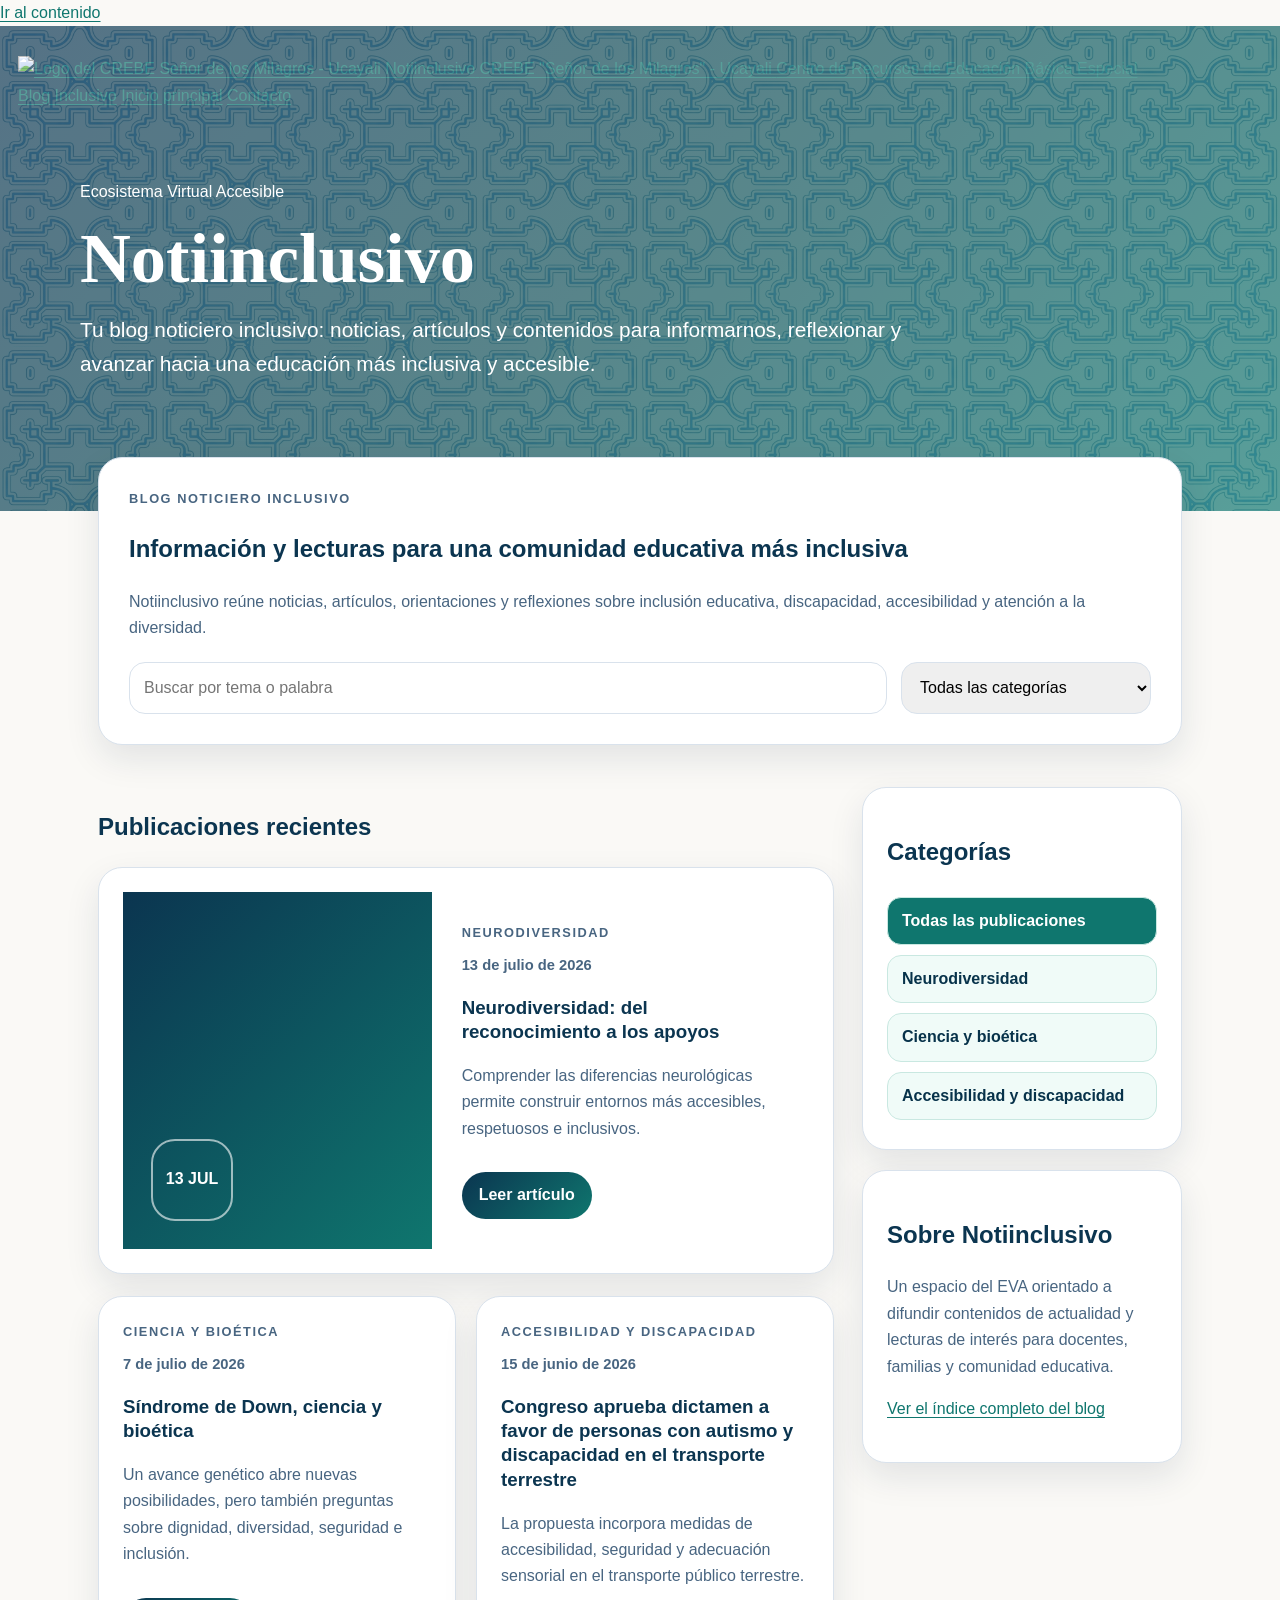
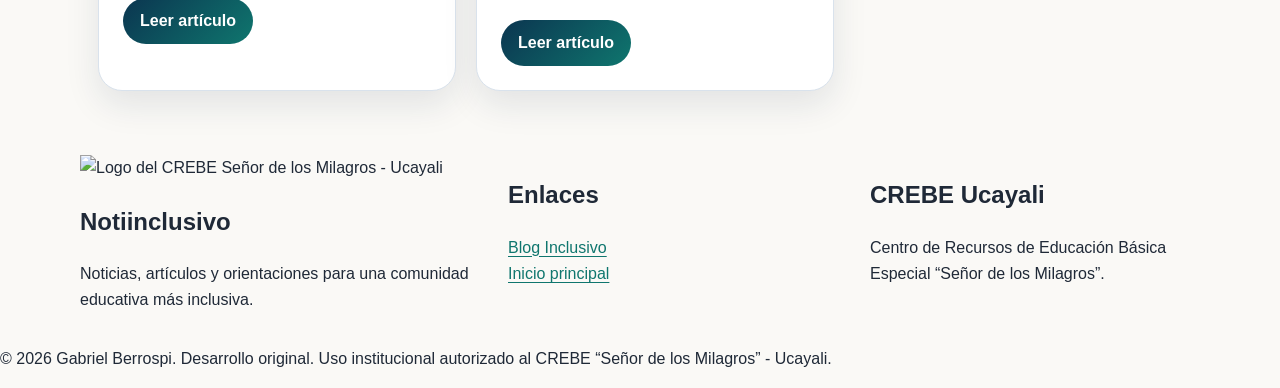
==== commit 139cd3be: "Corregir portada principal y unificar encabezado institucional" ====
--- a/index.html
+++ b/index.html
@@ -1,27 +1,128 @@
 <!doctype html>
 <html lang="es">
 <head>
-<meta charset="utf-8">
-<meta name="viewport" content="width=device-width, initial-scale=1">
-<meta name="description" content="Notiinclusivo, blog noticiero inclusivo del CREBE Señor de los Milagros - Ucayali, con noticias, artículos y orientaciones sobre inclusión, accesibilidad y atención a la diversidad.">
-<meta name="author" content="Gabriel Berrospi">
-<title>Notiinclusivo | Tu blog noticiero inclusivo</title>
-<link rel="stylesheet" href="estilos.css?v=2">
+  <meta charset="utf-8">
+  <meta name="viewport" content="width=device-width, initial-scale=1">
+  <meta name="description" content="Notiinclusivo, blog noticiero inclusivo del CREBE Señor de los Milagros - Ucayali, con noticias, artículos y orientaciones sobre inclusión, accesibilidad y atención a la diversidad.">
+  <meta name="author" content="Gabriel Berrospi">
+  <title>Notiinclusivo | Tu blog noticiero inclusivo</title>
+  <link rel="stylesheet" href="estilos.css?v=3">
+  <link rel="stylesheet" href="https://crebe-ucayali.github.io/accesos-complementarios/accesibilidad/accesibilidad.css?v=5">
 </head>
 <body>
-<a class="salto" href="#contenido-principal">Ir al contenido</a>
-<header class="cabecera">
-<nav class="nav" aria-label="Navegación principal"><a class="marca" href="index.html"><span class="marca-icono">NI</span><span>Notiinclusivo</span></a><div class="enlaces"><a href="blog/">Blog Inclusivo</a><a href="https://crebe-ucayali.github.io/">Inicio principal</a><a href="https://crebe-ucayali.github.io/accesos-complementarios/paginas/contacto.html">Contacto</a></div></nav>
-<div class="portada"><div class="institucion"><img class="logo" src="https://crebe-ucayali.github.io/banco-digital-accesible/logo-crebe.png" alt="Logo del CREBE Señor de los Milagros - Ucayali"><div class="institucion-texto"><p><strong>CREBE "Señor de los Milagros" - Ucayali</strong></p><p>Centro de Recursos de Educación Básica Especial</p></div></div><p class="etiqueta">Ecosistema Virtual Accesible</p><h1>Notiinclusivo</h1><p class="subtitulo">Tu blog noticiero inclusivo: noticias, artículos y contenidos para informarnos, reflexionar y avanzar hacia una educación más inclusiva y accesible.</p></div>
-</header>
-<main id="contenido-principal" class="contenido"><section class="contenedor"><div class="panel"><p class="categoria">Blog noticiero inclusivo</p><h2>Información y lecturas para una comunidad educativa más inclusiva</h2><p>Notiinclusivo reúne en un mismo espacio noticias, artículos, orientaciones y reflexiones sobre inclusión educativa, discapacidad, accesibilidad y atención a la diversidad.</p><div class="herramientas"><input id="busqueda" type="search" placeholder="Buscar por tema o palabra" aria-label="Buscar publicaciones"><select id="categoria" aria-label="Filtrar por categoría"><option value="todos">Todas las categorías</option><option value="neurodiversidad">Neurodiversidad</option><option value="bioetica">Ciencia y bioética</option><option value="accesibilidad">Accesibilidad y discapacidad</option></select></div></div></section>
-<section class="contenedor seccion"><div class="layout"><div><h2>Publicaciones recientes</h2>
-<article class="tarjeta destacada" data-categoria="neurodiversidad" data-texto="neurodiversidad neurodivergente autismo apoyos barreras ajustes razonables inclusion"><div class="visual"><span>13 JUL</span></div><div class="texto"><p class="categoria">Neurodiversidad</p><p class="fecha-publicacion"><time datetime="2026-07-13">13 de julio de 2026</time></p><h3>Neurodiversidad: del reconocimiento a los apoyos</h3><p>Comprender las diferencias neurológicas permite construir entornos más accesibles, respetuosos e inclusivos.</p><a class="leer-publicacion" href="blog/13-julio-2026/">Leer artículo</a></div></article>
-<div class="lista">
-<article class="tarjeta" data-categoria="bioetica" data-texto="sindrome down ciencia genetica crispr bioetica dignidad diversidad inclusion"><p class="categoria">Ciencia y bioética</p><p class="fecha-publicacion"><time datetime="2026-07-07">7 de julio de 2026</time></p><h3>Síndrome de Down, ciencia y bioética</h3><p>Un avance genético abre nuevas posibilidades, pero también preguntas sobre dignidad, diversidad, seguridad e inclusión.</p><a class="leer-publicacion" href="blog/7-julio-2026/">Leer artículo</a></article>
-<article class="tarjeta" data-categoria="accesibilidad" data-texto="autismo discapacidad transporte terrestre accesibilidad espacios sensoriales"><p class="categoria">Accesibilidad y discapacidad</p><p class="fecha-publicacion"><time datetime="2026-06-15">15 de junio de 2026</time></p><h3>Congreso aprueba dictamen a favor de personas con autismo y discapacidad en el transporte terrestre</h3><p>La propuesta incorpora medidas de accesibilidad, seguridad y adecuación sensorial en el transporte público terrestre.</p><a class="leer-publicacion" href="blog/15-junio-2026/">Leer artículo</a></article>
-</div></div><aside><section class="lateral"><h2>Categorías</h2><ul class="categorias"><li><button class="activo" data-filtro="todos">Todas las publicaciones</button></li><li><button data-filtro="neurodiversidad">Neurodiversidad</button></li><li><button data-filtro="bioetica">Ciencia y bioética</button></li><li><button data-filtro="accesibilidad">Accesibilidad y discapacidad</button></li></ul></section><section class="lateral"><h2>Sobre Notiinclusivo</h2><p>Un espacio del EVA orientado a difundir contenidos de actualidad y lecturas de interés para docentes, familias y comunidad educativa.</p><p><a href="blog/">Ver el índice completo del blog</a></p></section></aside></div></section></main>
-<footer class="footer"><div class="footer-contenido"><section><h2>Notiinclusivo</h2><p>Tu blog noticiero inclusivo del Ecosistema Virtual Accesible.</p></section><section><h2>EVA</h2><p><a href="https://crebe-ucayali.github.io/">Volver al inicio principal</a></p></section><section><h2>CREBE Ucayali</h2><p>Centro de Recursos de Educación Básica Especial</p></section></div></footer>
-<script src="script.js" defer></script>
+  <a class="salto-contenido" href="#contenido-principal">Ir al contenido</a>
+
+  <header class="cabecera" id="inicio">
+    <div class="patron-portada" aria-hidden="true"></div>
+    <nav class="navegacion" aria-label="Navegación principal">
+      <a class="marca-institucional" href="index.html" aria-label="Volver al inicio de Notiinclusivo">
+        <img class="marca-logo-superior" src="https://crebe-ucayali.github.io/banco-digital-accesible/logo-crebe.png" alt="Logo del CREBE Señor de los Milagros - Ucayali">
+        <span class="marca-texto-superior">
+          <span class="marca-modulo">Notiinclusivo</span>
+          <span class="marca-nombre-institucional">CREBE "Señor de los Milagros" - Ucayali</span>
+          <span class="marca-detalle-institucional">Centro de Recursos de Educación Básica Especial</span>
+        </span>
+      </a>
+      <div class="enlaces-cabecera">
+        <a class="enlace-cabecera" href="blog/">Blog Inclusivo</a>
+        <a class="enlace-cabecera" href="https://crebe-ucayali.github.io/">Inicio principal</a>
+        <a class="enlace-cabecera" href="https://crebe-ucayali.github.io/accesos-complementarios/paginas/contacto.html">Contacto</a>
+      </div>
+    </nav>
+
+    <div class="portada">
+      <p class="etiqueta-superior">Ecosistema Virtual Accesible</p>
+      <h1>Notiinclusivo</h1>
+      <p class="subtitulo">Tu blog noticiero inclusivo: noticias, artículos y contenidos para informarnos, reflexionar y avanzar hacia una educación más inclusiva y accesible.</p>
+    </div>
+  </header>
+
+  <main id="contenido-principal" class="contenido">
+    <section class="contenedor">
+      <div class="panel">
+        <p class="categoria">Blog noticiero inclusivo</p>
+        <h2>Información y lecturas para una comunidad educativa más inclusiva</h2>
+        <p>Notiinclusivo reúne noticias, artículos, orientaciones y reflexiones sobre inclusión educativa, discapacidad, accesibilidad y atención a la diversidad.</p>
+        <div class="herramientas">
+          <input id="busqueda" type="search" placeholder="Buscar por tema o palabra" aria-label="Buscar publicaciones">
+          <select id="categoria" aria-label="Filtrar por categoría">
+            <option value="todos">Todas las categorías</option>
+            <option value="neurodiversidad">Neurodiversidad</option>
+            <option value="bioetica">Ciencia y bioética</option>
+            <option value="accesibilidad">Accesibilidad y discapacidad</option>
+          </select>
+        </div>
+      </div>
+    </section>
+
+    <section class="contenedor seccion">
+      <div class="layout">
+        <div>
+          <h2>Publicaciones recientes</h2>
+
+          <article class="tarjeta destacada" data-categoria="neurodiversidad" data-texto="neurodiversidad neurodivergente autismo apoyos barreras ajustes razonables inclusion">
+            <div class="visual"><span>13 JUL</span></div>
+            <div class="texto">
+              <p class="categoria">Neurodiversidad</p>
+              <p class="fecha-publicacion"><time datetime="2026-07-13">13 de julio de 2026</time></p>
+              <h3>Neurodiversidad: del reconocimiento a los apoyos</h3>
+              <p>Comprender las diferencias neurológicas permite construir entornos más accesibles, respetuosos e inclusivos.</p>
+              <a class="leer-publicacion" href="blog/13-julio-2026/">Leer artículo</a>
+            </div>
+          </article>
+
+          <div class="lista">
+            <article class="tarjeta" data-categoria="bioetica" data-texto="sindrome down ciencia genetica crispr bioetica dignidad diversidad inclusion">
+              <p class="categoria">Ciencia y bioética</p>
+              <p class="fecha-publicacion"><time datetime="2026-07-07">7 de julio de 2026</time></p>
+              <h3>Síndrome de Down, ciencia y bioética</h3>
+              <p>Un avance genético abre nuevas posibilidades, pero también preguntas sobre dignidad, diversidad, seguridad e inclusión.</p>
+              <a class="leer-publicacion" href="blog/7-julio-2026/">Leer artículo</a>
+            </article>
+
+            <article class="tarjeta" data-categoria="accesibilidad" data-texto="autismo discapacidad transporte terrestre accesibilidad espacios sensoriales">
+              <p class="categoria">Accesibilidad y discapacidad</p>
+              <p class="fecha-publicacion"><time datetime="2026-06-15">15 de junio de 2026</time></p>
+              <h3>Congreso aprueba dictamen a favor de personas con autismo y discapacidad en el transporte terrestre</h3>
+              <p>La propuesta incorpora medidas de accesibilidad, seguridad y adecuación sensorial en el transporte público terrestre.</p>
+              <a class="leer-publicacion" href="blog/15-junio-2026/">Leer artículo</a>
+            </article>
+          </div>
+        </div>
+
+        <aside>
+          <section class="lateral">
+            <h2>Categorías</h2>
+            <ul class="categorias">
+              <li><button class="activo" data-filtro="todos">Todas las publicaciones</button></li>
+              <li><button data-filtro="neurodiversidad">Neurodiversidad</button></li>
+              <li><button data-filtro="bioetica">Ciencia y bioética</button></li>
+              <li><button data-filtro="accesibilidad">Accesibilidad y discapacidad</button></li>
+            </ul>
+          </section>
+          <section class="lateral">
+            <h2>Sobre Notiinclusivo</h2>
+            <p>Un espacio del EVA orientado a difundir contenidos de actualidad y lecturas de interés para docentes, familias y comunidad educativa.</p>
+            <p><a href="blog/">Ver el índice completo del blog</a></p>
+          </section>
+        </aside>
+      </div>
+    </section>
+  </main>
+
+  <footer>
+    <div class="footer-contenido">
+      <div class="footer-bloque footer-identidad">
+        <img class="logo-footer" src="https://crebe-ucayali.github.io/banco-digital-accesible/logo-crebe.png" alt="Logo del CREBE Señor de los Milagros - Ucayali">
+        <div><h2>Notiinclusivo</h2><p>Noticias, artículos y orientaciones para una comunidad educativa más inclusiva.</p></div>
+      </div>
+      <div class="footer-bloque"><h2>Enlaces</h2><p><a href="blog/">Blog Inclusivo</a><br><a href="https://crebe-ucayali.github.io/">Inicio principal</a></p></div>
+      <div class="footer-bloque"><h2>CREBE Ucayali</h2><p>Centro de Recursos de Educación Básica Especial “Señor de los Milagros”.</p></div>
+    </div>
+    <div class="footer-final"><p>© 2026 Gabriel Berrospi. Desarrollo original. Uso institucional autorizado al CREBE “Señor de los Milagros” - Ucayali.</p></div>
+  </footer>
+
+  <script src="script.js?v=2" defer></script>
+  <script src="https://crebe-ucayali.github.io/accesos-complementarios/accesibilidad/accesibilidad.js?v=8" defer></script>
 </body>
 </html>
--- a/estilos.css
+++ b/estilos.css
@@ -1 +1 @@
-:root{--azul:#07324a;--azul2:#0b3550;--verde:#0f766e;--verde2:#0b4f4a;--claro:#f0fbf8;--fondo:#faf9f6;--texto:#1f2937;--suave:#486581;--borde:#d9e2ec;--sombra:0 14px 34px rgba(16,42,67,.10);--ancho:1120px}*{box-sizing:border-box}body{margin:0;color:var(--texto);background:var(--fondo);font-family:Arial,Helvetica,sans-serif;line-height:1.65}a{color:var(--verde);text-underline-offset:3px}.salto{position:absolute;left:-999px}.salto:focus{left:12px;top:12px;z-index:99;padding:10px 16px;background:#fff;border-radius:999px}.cabecera{position:relative;overflow:hidden;padding:30px 18px 130px;color:#fff;background:linear-gradient(135deg,var(--azul2),#0f4f57 48%,var(--verde))}.cabecera:before{content:"";position:absolute;inset:0;z-index:0;pointer-events:none;background-image:url("patron-shipibo.webp?v=4");background-repeat:repeat;background-size:320px auto;background-position:top left;opacity:.30;filter:saturate(1.15) contrast(1.08)}.nav,.portada,.contenedor,.footer-contenido{position:relative;z-index:1;width:100%;max-width:var(--ancho);margin:auto}.nav{display:flex;align-items:center;justify-content:space-between;gap:20px;flex-wrap:wrap}.marca{display:flex;align-items:center;gap:14px;color:#fff;text-decoration:none;font-weight:900}.marca-icono{display:grid;width:54px;height:54px;place-items:center;color:var(--azul2);background:#fff;border-radius:18px}.enlaces{display:flex;gap:12px;flex-wrap:wrap}.enlaces a{padding:10px 22px;color:#fff;border:1px solid rgba(255,255,255,.45);border-radius:999px;text-decoration:none;font-weight:800}.portada{margin-top:70px}.institucion{display:flex;align-items:center;gap:22px;margin-bottom:34px}.logo{width:92px;height:92px;object-fit:contain}.institucion-texto{padding-left:22px;border-left:2px solid rgba(255,255,255,.35)}.institucion-texto p{margin:4px 0}.etiqueta{margin:0 0 12px;color:#c9f7ee;font-size:.84rem;font-weight:900;letter-spacing:.16em;text-transform:uppercase}h1{max-width:900px;margin:0 0 18px;font-family:Georgia,"Times New Roman",serif;font-size:clamp(2.7rem,6vw,4.4rem);font-weight:600;line-height:1.04}.subtitulo{max-width:880px;margin:0;font-size:1.3rem}.contenido{position:relative;z-index:2;margin-top:-54px}.contenedor{padding:0 18px}.panel,.tarjeta,.lateral{background:#fff;border:1px solid var(--borde);border-radius:24px;box-shadow:var(--sombra)}.panel{padding:30px;margin-bottom:42px}.panel h2,.seccion h2,.lateral h2{color:var(--azul2)}.panel p{color:var(--suave)}.herramientas{display:grid;grid-template-columns:1fr 250px;gap:14px;margin-top:20px}input,select{width:100%;min-height:48px;padding:12px 14px;border:1px solid var(--borde);border-radius:16px;font:inherit}.layout{display:grid;grid-template-columns:minmax(0,1fr) 320px;gap:28px;padding-bottom:64px}.destacada{display:grid;grid-template-columns:.9fr 1.1fr;overflow:hidden;margin-bottom:22px}.visual{display:flex;align-items:flex-end;min-height:290px;padding:28px;color:#fff;background:linear-gradient(135deg,var(--azul2),var(--verde))}.visual span{display:grid;width:82px;height:82px;place-items:center;border:2px solid rgba(255,255,255,.6);border-radius:24px;font-weight:900}.texto{padding:30px}.texto p,.tarjeta p,.lateral p{color:var(--suave)}.lista{display:grid;grid-template-columns:repeat(2,minmax(0,1fr));gap:20px}.tarjeta{padding:24px}.categoria{margin:0 0 10px;color:var(--verde);font-size:.8rem;font-weight:900;letter-spacing:.12em;text-transform:uppercase}.lateral{padding:24px;margin-bottom:20px}.categorias{margin:0;padding:0;list-style:none}.categorias button{width:100%;margin:5px 0;padding:10px 14px;color:var(--azul);background:var(--claro);border:1px solid #c9e8e1;border-radius:14px;font:inherit;font-weight:800;text-align:left;cursor:pointer}.categorias button.activo{color:#fff;background:var(--verde)}.oculto{display:none!important}.footer{padding:42px 18px;color:#fff;background:var(--azul)}.footer-contenido{display:grid;grid-template-columns:1.2fr 1fr 1fr;gap:32px}.footer a{color:#fff}@media(max-width:900px){.layout,.destacada,.herramientas,.footer-contenido{grid-template-columns:1fr}.lista{grid-template-columns:1fr}}@media(max-width:640px){.nav{align-items:flex-start;flex-direction:column}.portada{margin-top:50px}.institucion{gap:14px}.logo{width:76px;height:76px}.institucion-texto{padding-left:14px}.panel,.texto,.tarjeta,.lateral{padding:22px}.cabecera:before{background-size:260px auto}}+:root{--azul:#07324a;--azul2:#0b3550;--verde:#0f766e;--verde2:#0b4f4a;--claro:#f0fbf8;--fondo:#faf9f6;--texto:#1f2937;--suave:#486581;--borde:#d9e2ec;--sombra:0 14px 34px rgba(16,42,67,.10);--ancho:1120px}*{box-sizing:border-box}body{margin:0;color:var(--texto);background:var(--fondo);font-family:Arial,Helvetica,sans-serif;line-height:1.65}a{color:var(--verde);text-underline-offset:3px}.salto{position:absolute;left:-999px}.salto:focus{left:12px;top:12px;z-index:99;padding:10px 16px;background:#fff;border-radius:999px}.cabecera{position:relative;overflow:hidden;padding:30px 18px 130px;color:#fff;background:linear-gradient(135deg,var(--azul2),#0f4f57 48%,var(--verde))}.cabecera:before{content:"";position:absolute;inset:0;z-index:0;pointer-events:none;background-image:url("patron-shipibo.webp?v=4");background-repeat:repeat;background-size:320px auto;background-position:top left;opacity:.30;filter:saturate(1.15) contrast(1.08)}.nav,.portada,.contenedor,.footer-contenido{position:relative;z-index:1;width:100%;max-width:var(--ancho);margin:auto}.nav{display:flex;align-items:center;justify-content:space-between;gap:20px;flex-wrap:wrap}.marca{display:flex;align-items:center;gap:14px;color:#fff;text-decoration:none;font-weight:900}.marca-icono{display:grid;width:54px;height:54px;place-items:center;color:var(--azul2);background:#fff;border-radius:18px}.enlaces{display:flex;gap:12px;flex-wrap:wrap}.enlaces a{padding:10px 22px;color:#fff;border:1px solid rgba(255,255,255,.45);border-radius:999px;text-decoration:none;font-weight:800}.portada{margin-top:70px}.institucion{display:flex;align-items:center;gap:22px;margin-bottom:34px}.logo{width:92px;height:92px;object-fit:contain}.institucion-texto{padding-left:22px;border-left:2px solid rgba(255,255,255,.35)}.institucion-texto p{margin:4px 0}.etiqueta{margin:0 0 12px;color:#c9f7ee;font-size:.84rem;font-weight:900;letter-spacing:.16em;text-transform:uppercase}h1{max-width:900px;margin:0 0 18px;font-family:Georgia,"Times New Roman",serif;font-size:clamp(2.7rem,6vw,4.4rem);font-weight:600;line-height:1.04}.subtitulo{max-width:880px;margin:0;font-size:1.3rem}.contenido{position:relative;z-index:2;margin-top:-54px}.contenedor{padding:0 18px}.panel,.tarjeta,.lateral{background:#fff;border:1px solid var(--borde);border-radius:24px;box-shadow:var(--sombra)}.panel{padding:30px;margin-bottom:42px}.panel h2,.seccion h2,.lateral h2{color:var(--azul2)}.panel p{color:var(--suave)}.herramientas{display:grid;grid-template-columns:1fr 250px;gap:14px;margin-top:20px}input,select{width:100%;min-height:48px;padding:12px 14px;border:1px solid var(--borde);border-radius:16px;font:inherit}.layout{display:grid;grid-template-columns:minmax(0,1fr) 320px;gap:28px;padding-bottom:64px}.destacada{display:grid;grid-template-columns:.9fr 1.1fr;overflow:hidden;margin-bottom:22px}.visual{display:flex;align-items:flex-end;min-height:290px;padding:28px;color:#fff;background:linear-gradient(135deg,var(--azul2),var(--verde))}.visual span{display:grid;min-width:82px;height:82px;padding:0 12px;place-items:center;border:2px solid rgba(255,255,255,.6);border-radius:24px;font-weight:900}.texto{padding:30px}.texto p,.tarjeta p,.lateral p{color:var(--suave)}.lista{display:grid;grid-template-columns:repeat(2,minmax(0,1fr));gap:20px}.tarjeta{padding:24px}.tarjeta h3{color:var(--azul2);line-height:1.3}.categoria{margin:0 0 10px;color:var(--verde);font-size:.8rem;font-weight:900;letter-spacing:.12em;text-transform:uppercase}.fecha-publicacion{margin:0 0 12px!important;color:var(--suave);font-size:.92rem;font-weight:700}.leer-publicacion{display:inline-flex;align-items:center;justify-content:center;margin-top:14px;padding:10px 17px;color:#fff;background:linear-gradient(135deg,var(--azul2),var(--verde));border-radius:999px;font-weight:900;text-decoration:none}.leer-publicacion:hover{filter:brightness(1.08)}.lateral{padding:24px;margin-bottom:20px}.categorias{margin:0;padding:0;list-style:none}.categorias button{width:100%;margin:5px 0;padding:10px 14px;color:var(--azul);background:var(--claro);border:1px solid #c9e8e1;border-radius:14px;font:inherit;font-weight:800;text-align:left;cursor:pointer}.categorias button.activo{color:#fff;background:var(--verde)}.oculto{display:none!important}.footer{padding:42px 18px;color:#fff;background:var(--azul)}.footer-contenido{display:grid;grid-template-columns:1.2fr 1fr 1fr;gap:32px}.footer a{color:#fff}@media(max-width:900px){.layout,.destacada,.herramientas,.footer-contenido{grid-template-columns:1fr}.lista{grid-template-columns:1fr}}@media(max-width:640px){.nav{align-items:flex-start;flex-direction:column}.portada{margin-top:50px}.institucion{gap:14px}.logo{width:76px;height:76px}.institucion-texto{padding-left:14px}.panel,.texto,.tarjeta,.lateral{padding:22px}.cabecera:before{background-size:260px auto}}
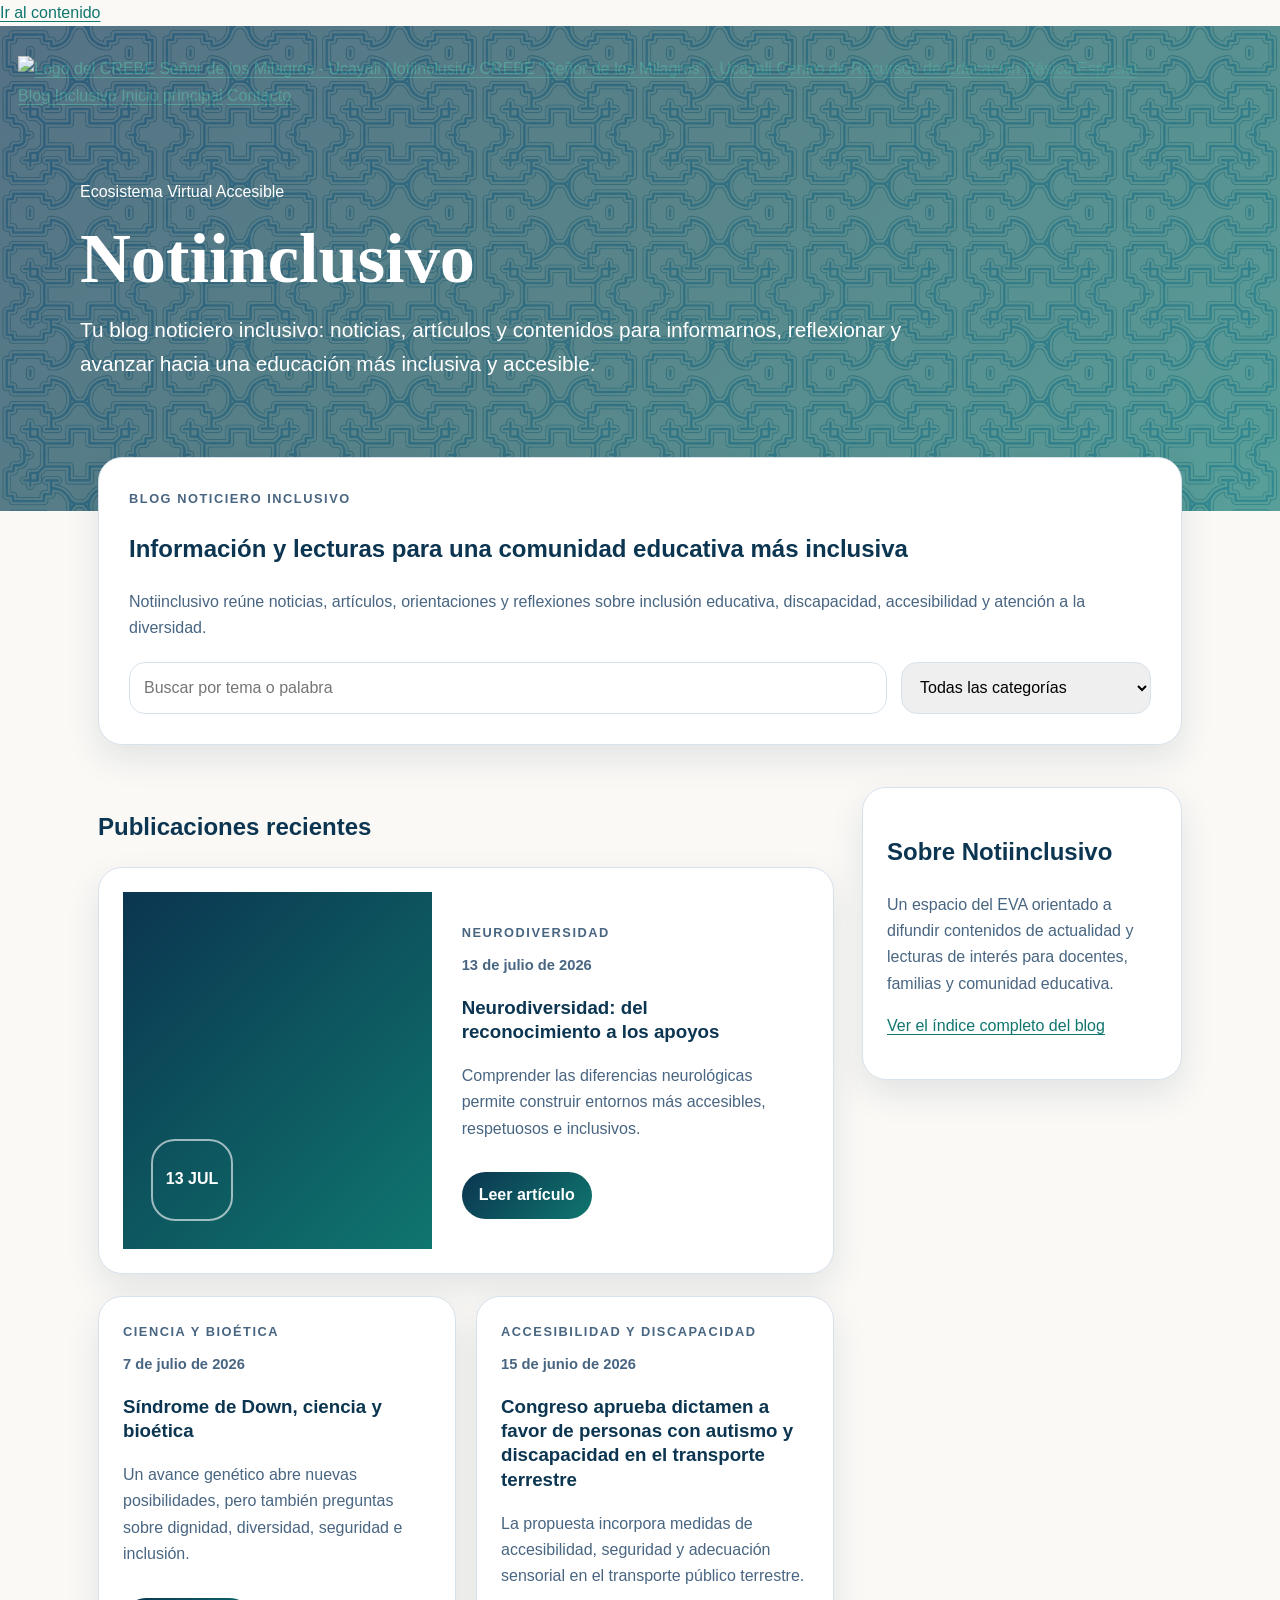
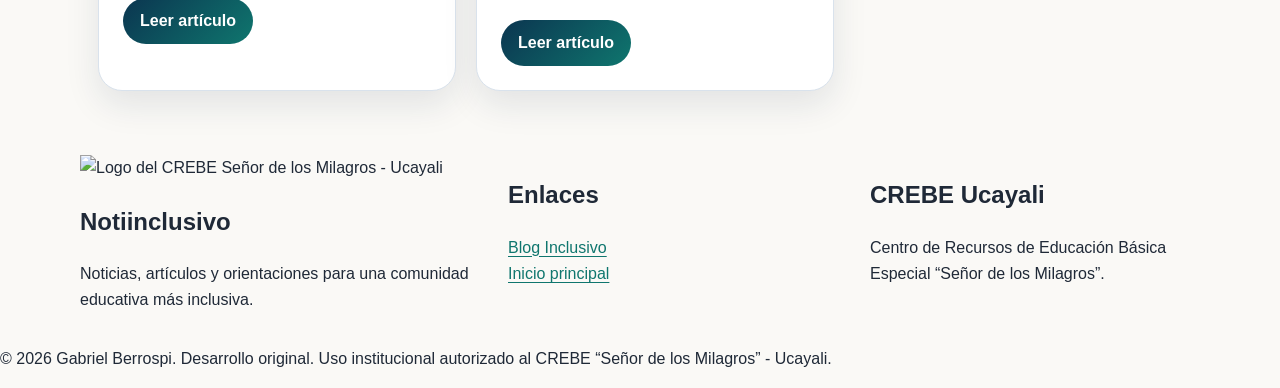
==== commit 58299d99: "Eliminar bloque lateral de categorías en Notiinclusivo" ====
--- a/index.html
+++ b/index.html
@@ -6,7 +6,7 @@
   <meta name="description" content="Notiinclusivo, blog noticiero inclusivo del CREBE Señor de los Milagros - Ucayali, con noticias, artículos y orientaciones sobre inclusión, accesibilidad y atención a la diversidad.">
   <meta name="author" content="Gabriel Berrospi">
   <title>Notiinclusivo | Tu blog noticiero inclusivo</title>
-  <link rel="stylesheet" href="estilos.css?v=3">
+  <link rel="stylesheet" href="estilos.css?v=4">
   <link rel="stylesheet" href="https://crebe-ucayali.github.io/accesos-complementarios/accesibilidad/accesibilidad.css?v=5">
 </head>
 <body>
@@ -92,15 +92,6 @@
 
         <aside>
           <section class="lateral">
-            <h2>Categorías</h2>
-            <ul class="categorias">
-              <li><button class="activo" data-filtro="todos">Todas las publicaciones</button></li>
-              <li><button data-filtro="neurodiversidad">Neurodiversidad</button></li>
-              <li><button data-filtro="bioetica">Ciencia y bioética</button></li>
-              <li><button data-filtro="accesibilidad">Accesibilidad y discapacidad</button></li>
-            </ul>
-          </section>
-          <section class="lateral">
             <h2>Sobre Notiinclusivo</h2>
             <p>Un espacio del EVA orientado a difundir contenidos de actualidad y lecturas de interés para docentes, familias y comunidad educativa.</p>
             <p><a href="blog/">Ver el índice completo del blog</a></p>
